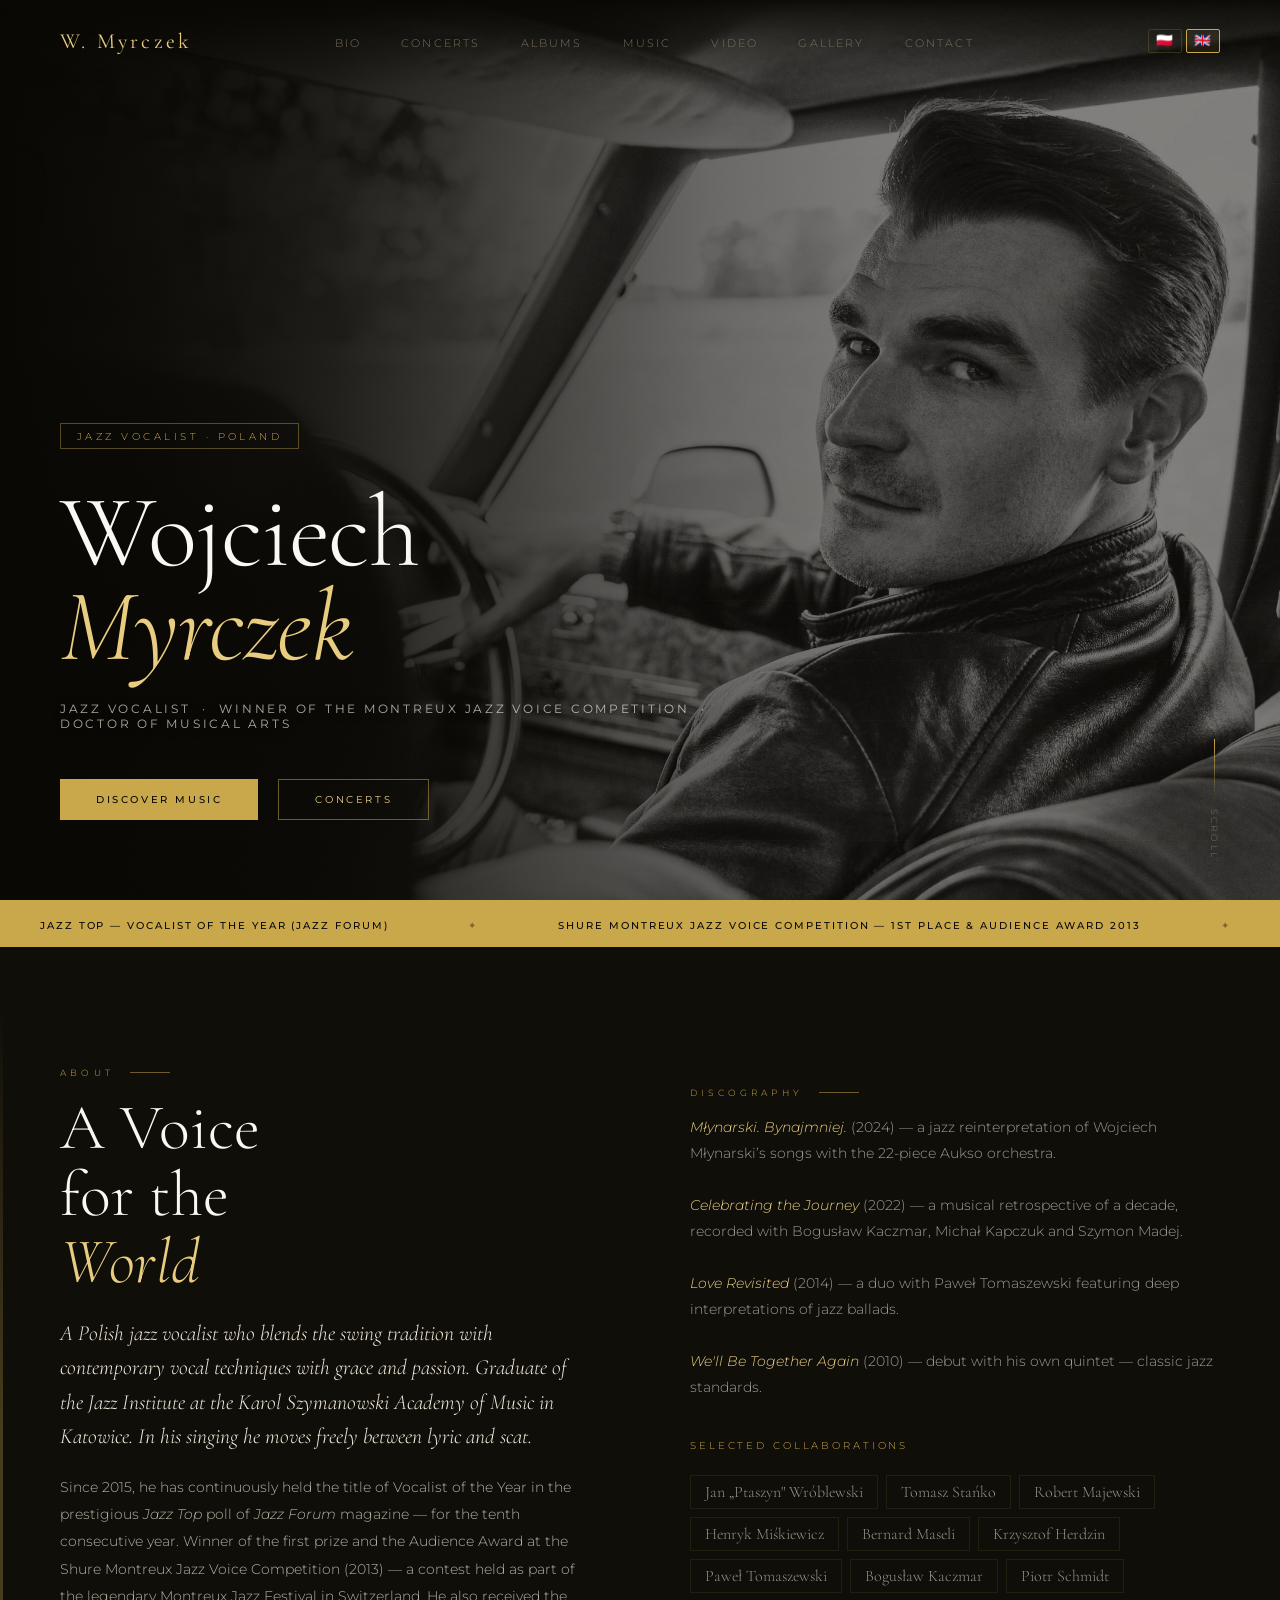
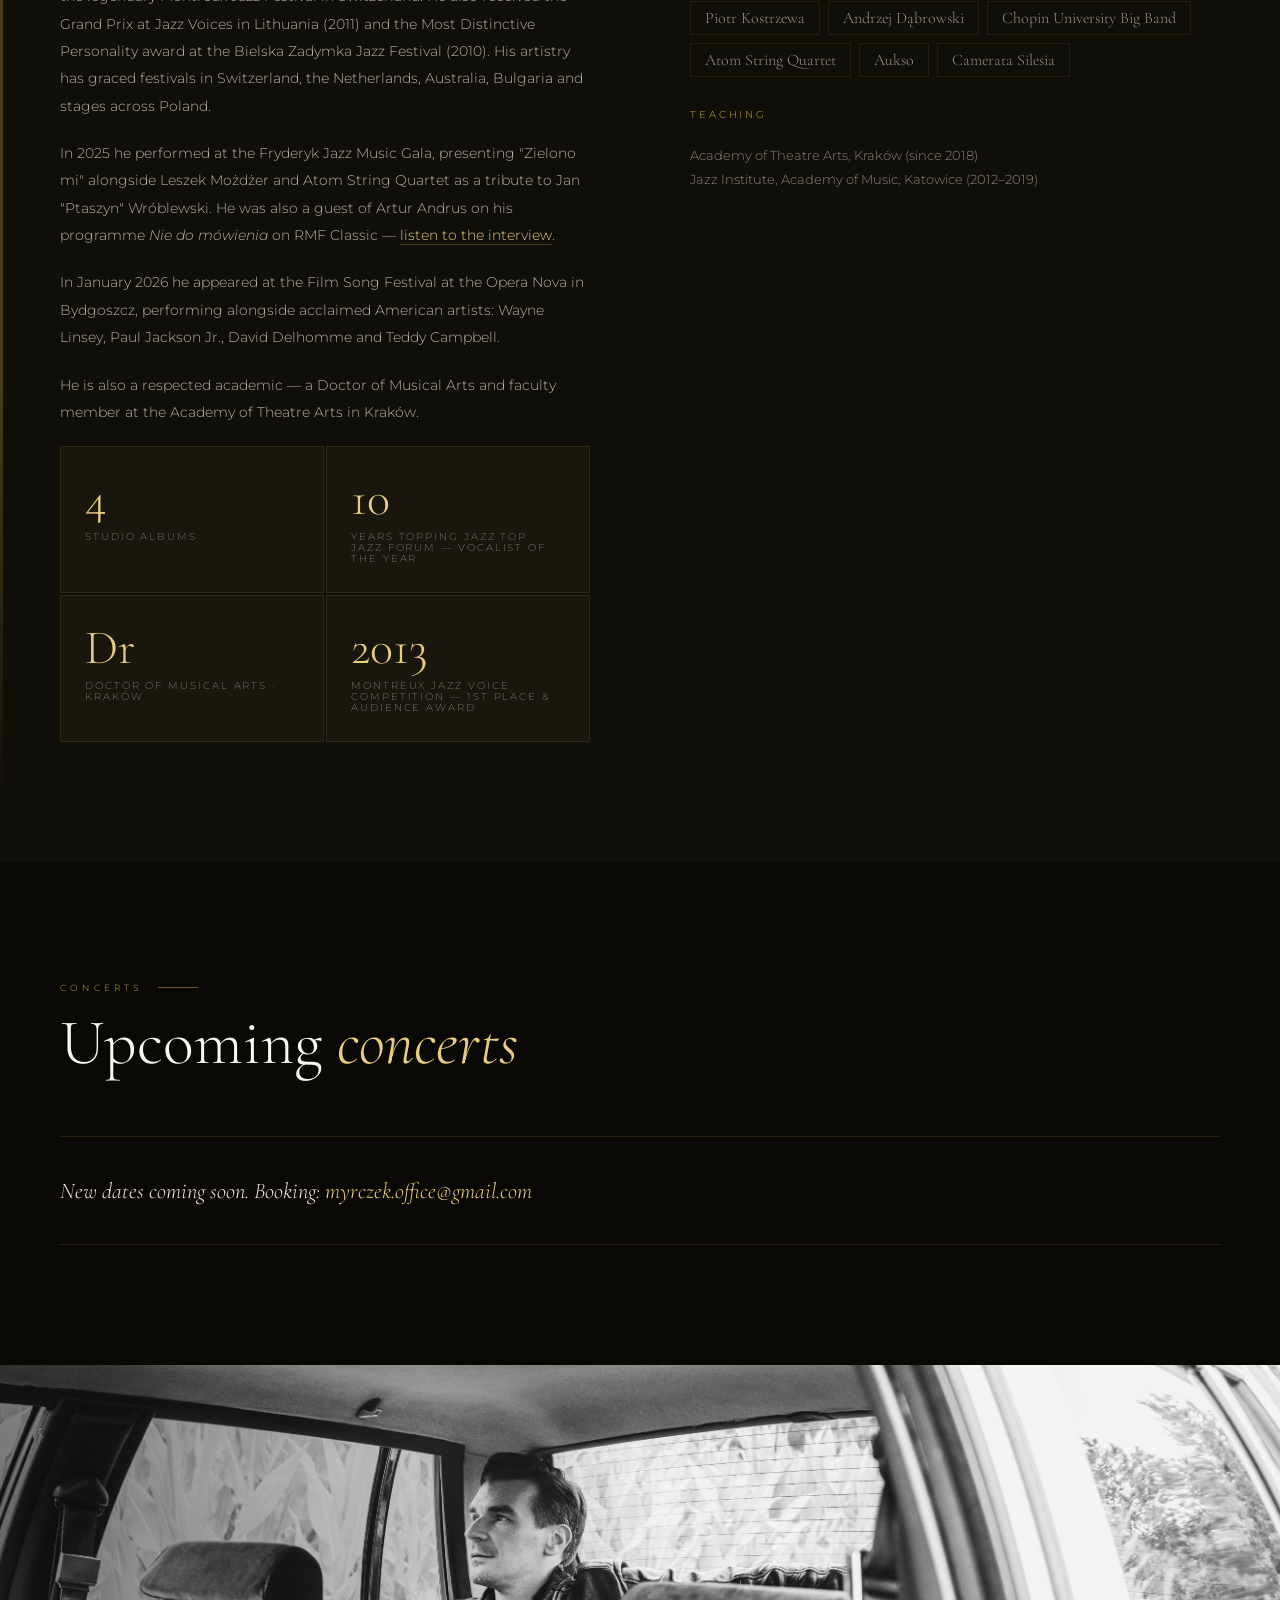
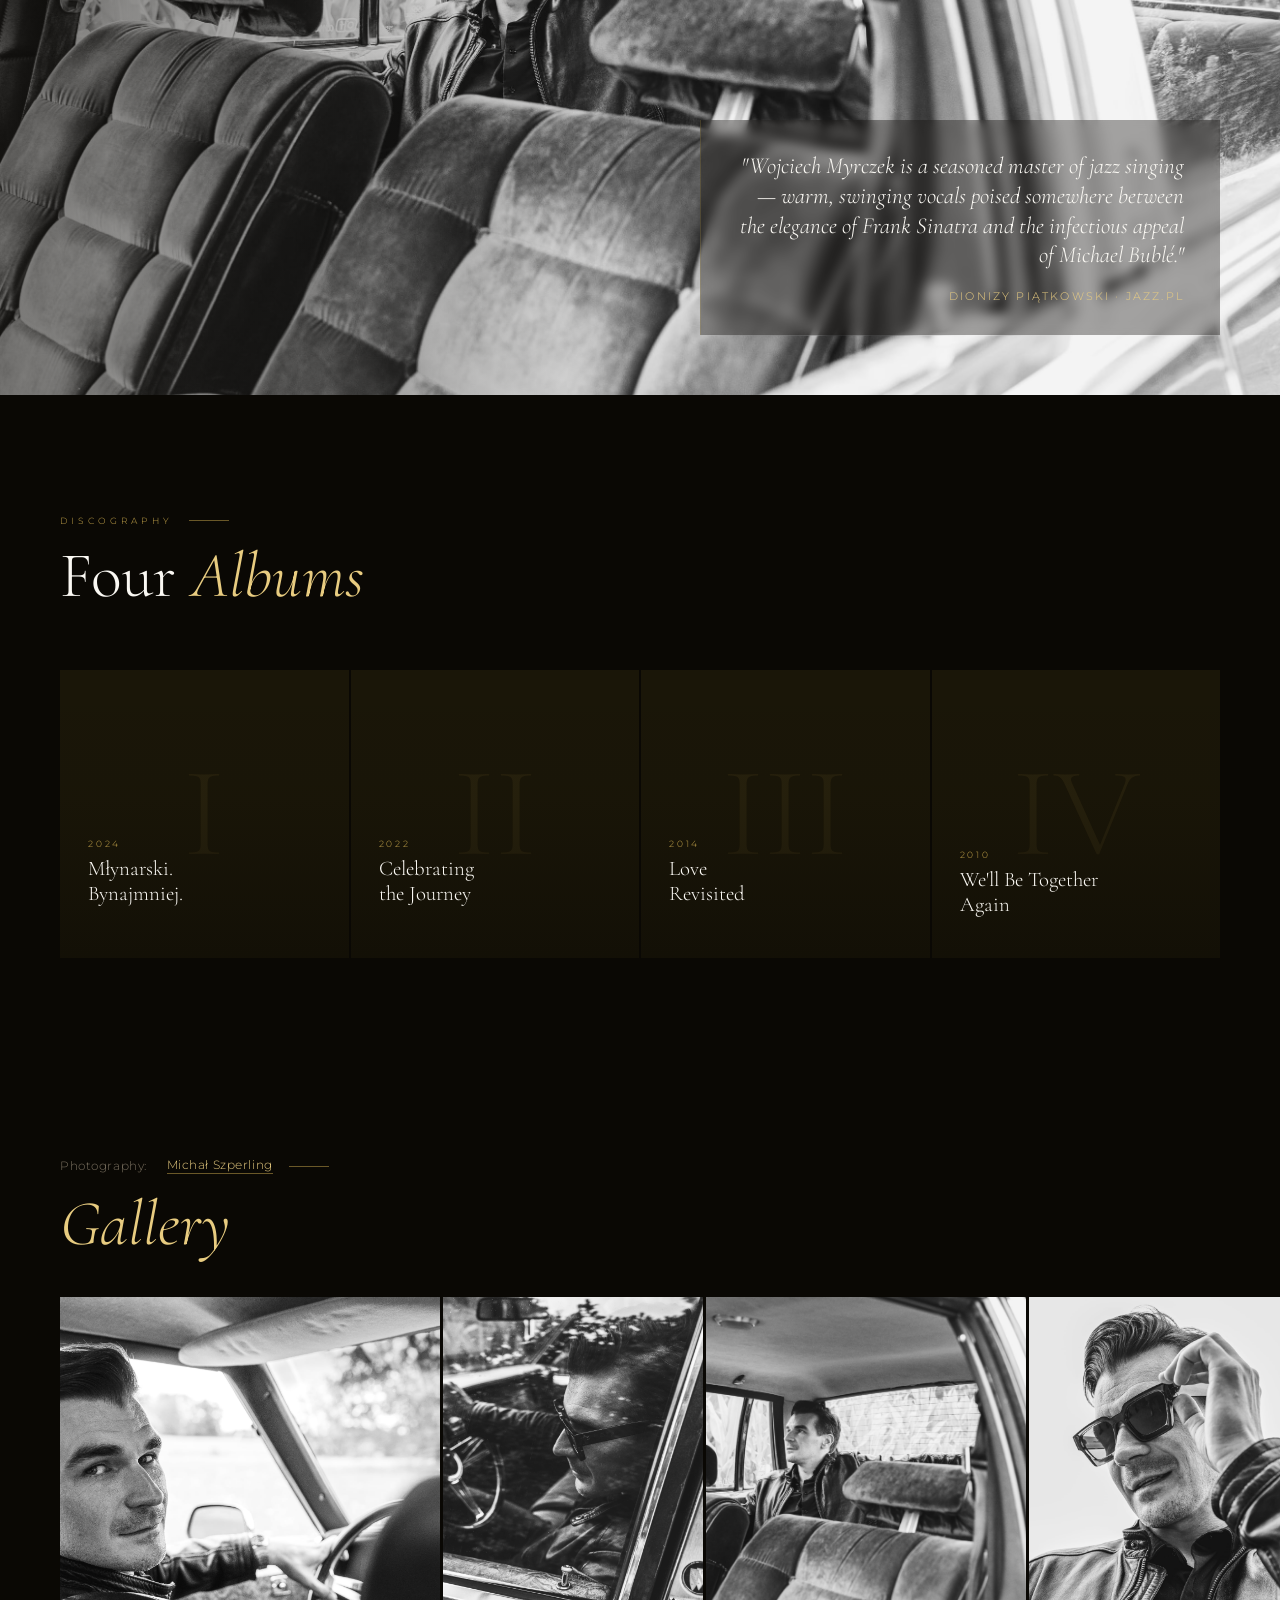
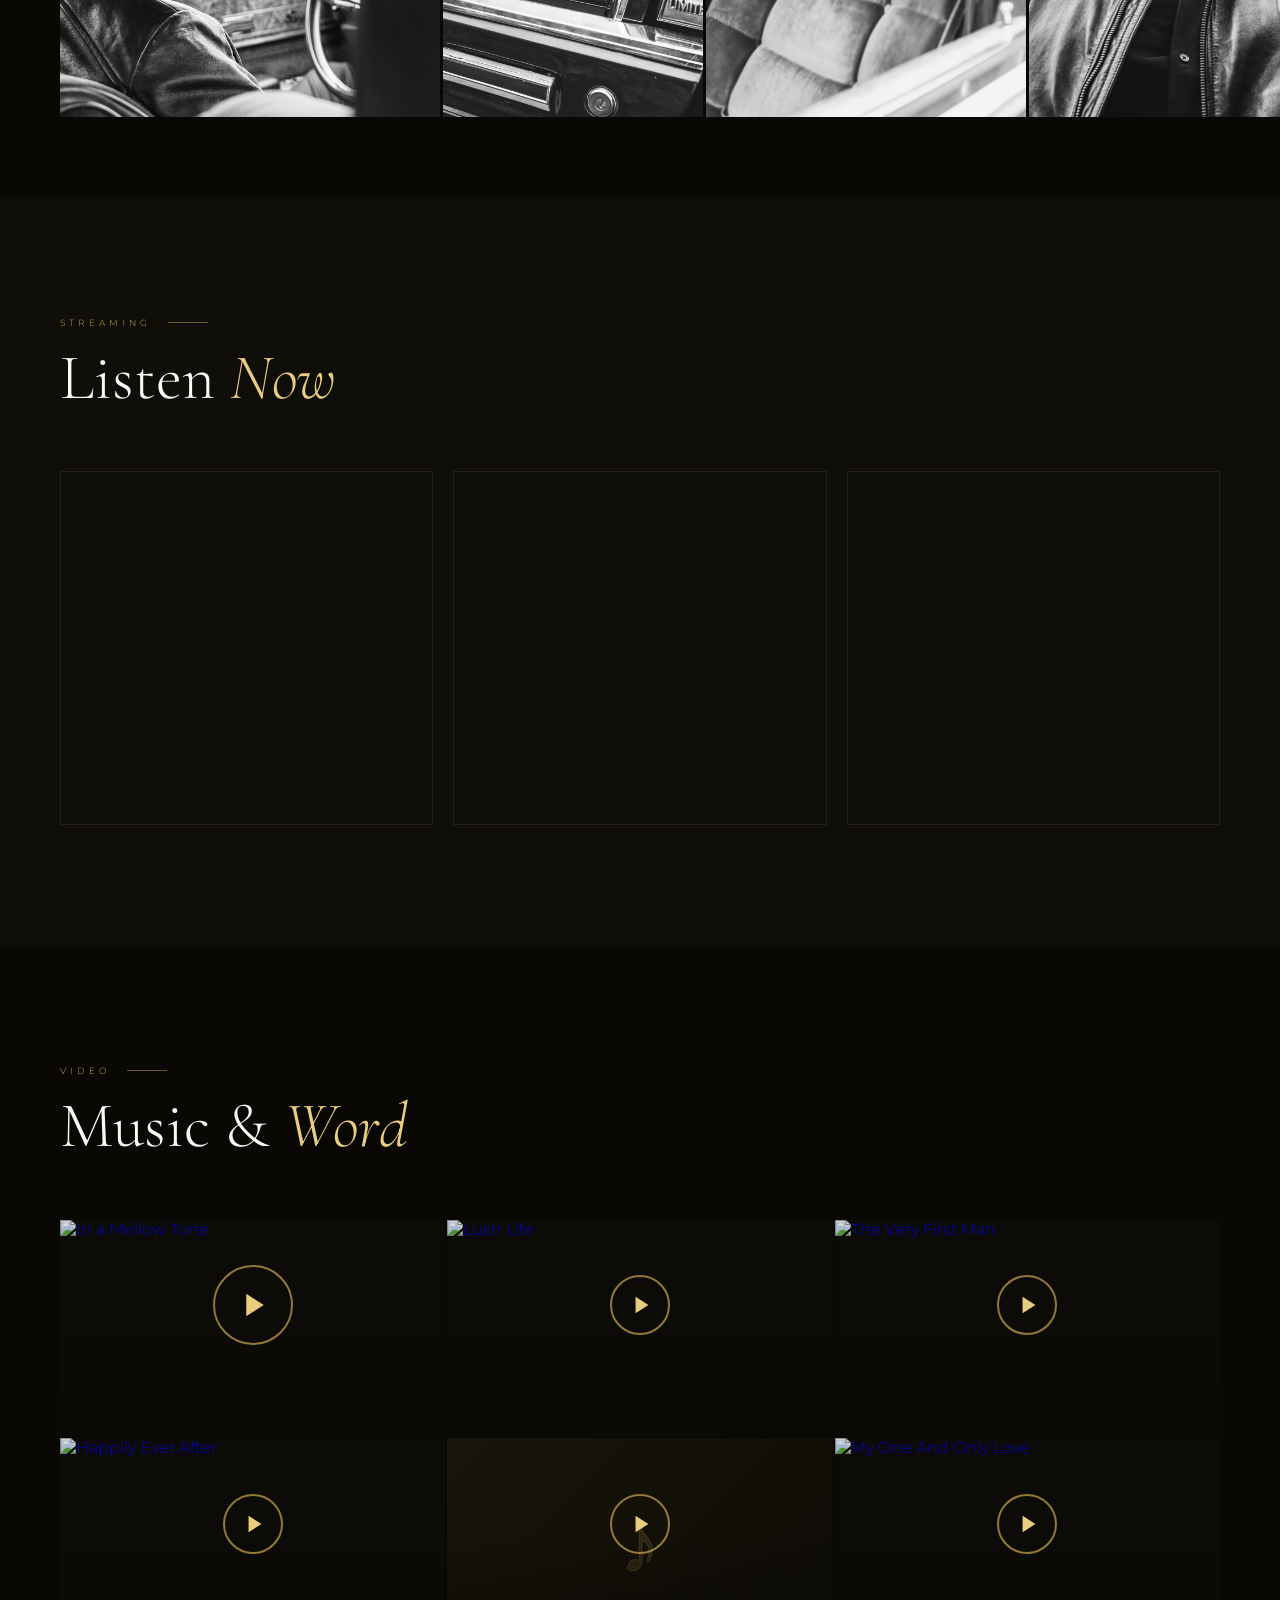
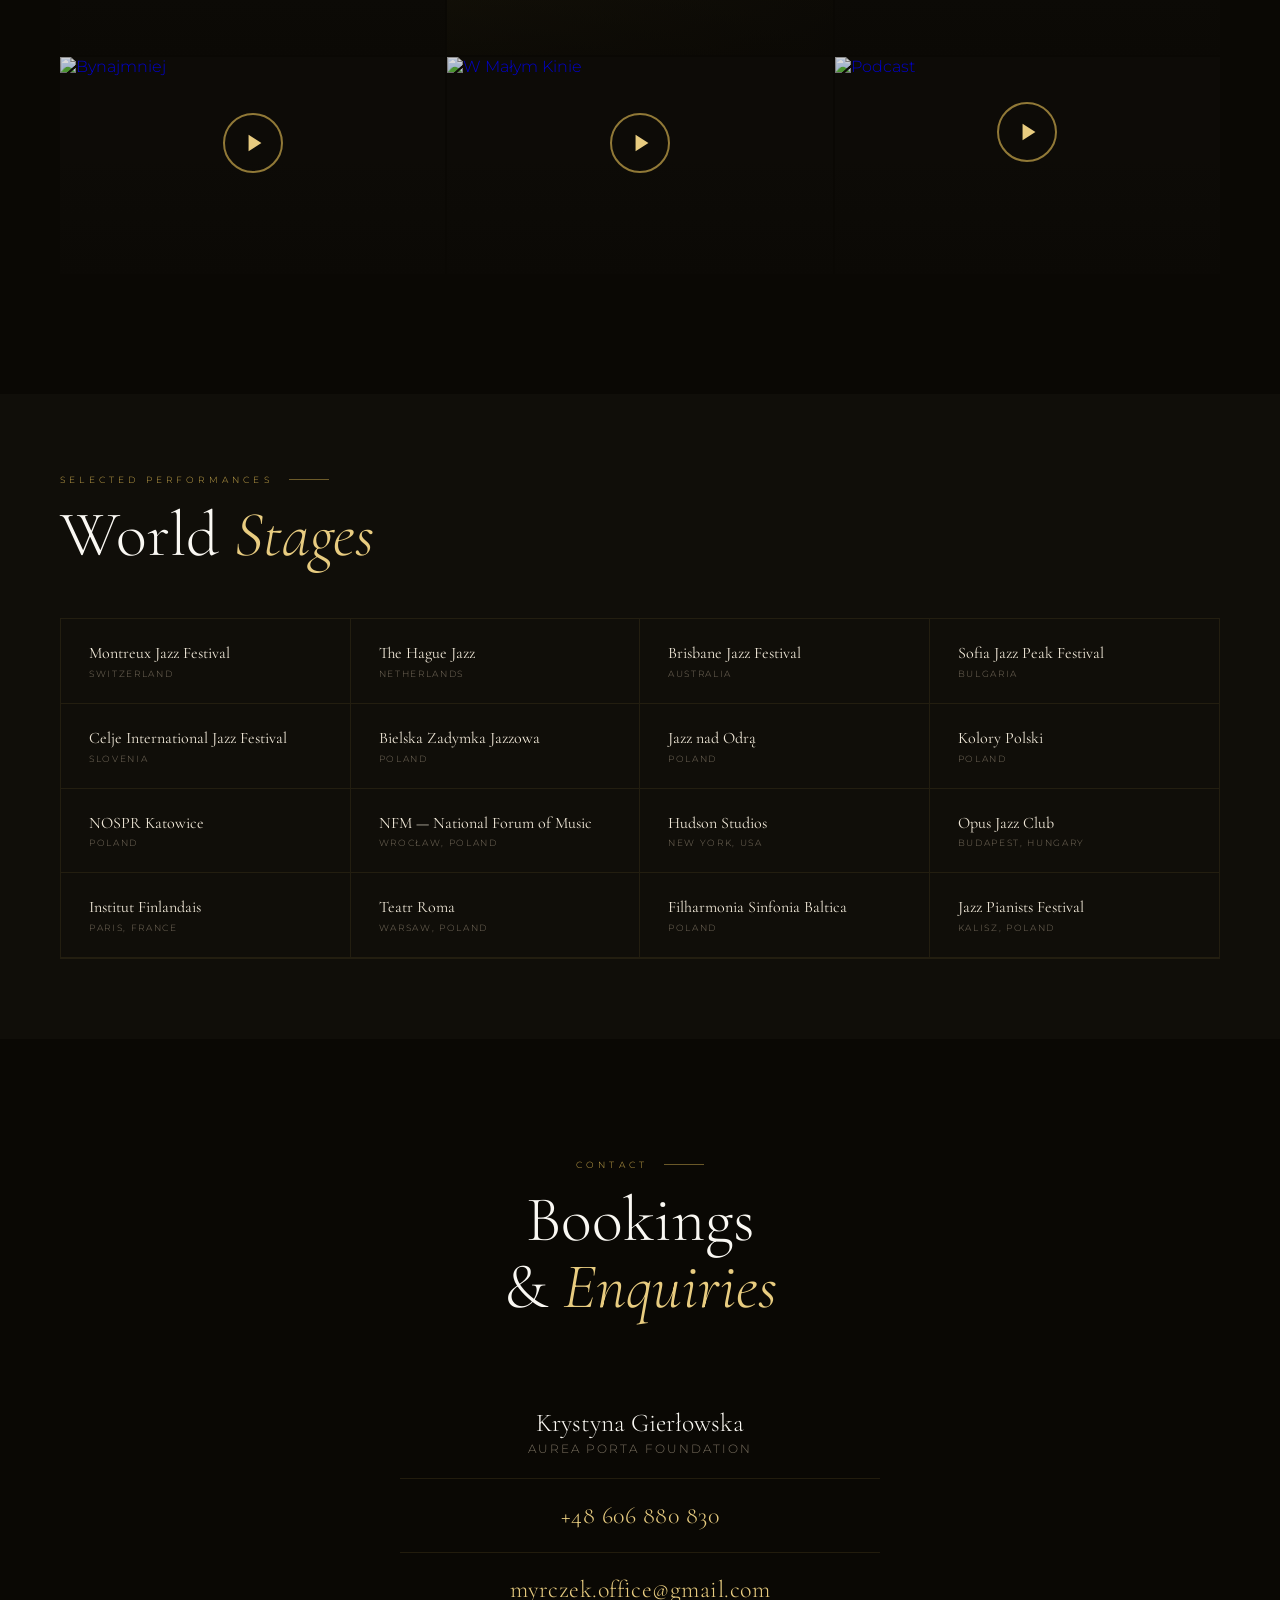
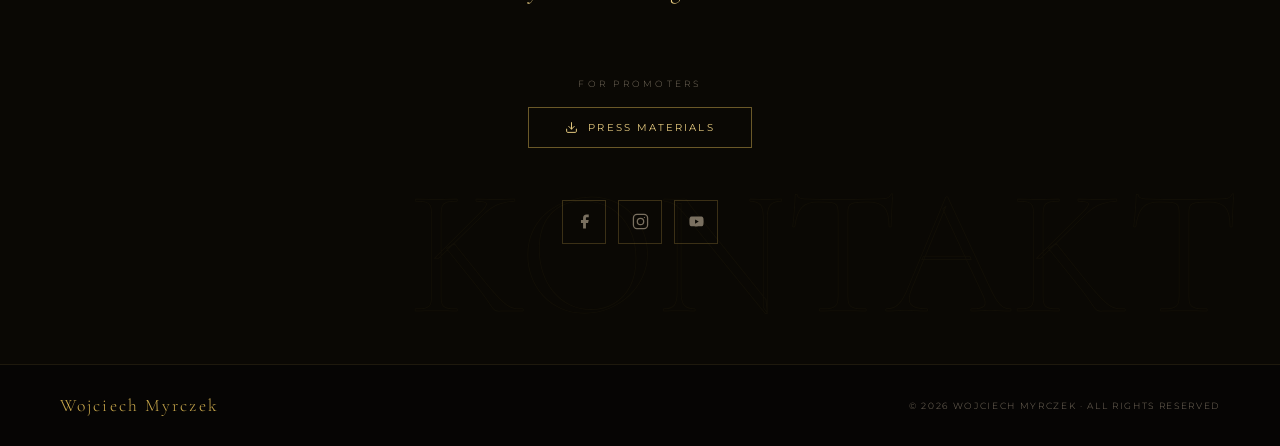
==== en/index.html @ 0b260fc8 "Nowa struktura: strona PL w /, EN w /en/, wspólne style.css i script.js, zdjęcia w /img/ Stare adres" ====
<!DOCTYPE html>
<html lang="en">
<head>
<meta charset="UTF-8">
<meta name="viewport" content="width=device-width, initial-scale=1.0">
<meta name="google-site-verification" content="nGr7V4wvsmoVSJk0_-5LWlnEwExOBao1q_NPxGS70pc" />
<title>Wojciech Myrczek — Jazz Vocalist</title>
<meta name="description" content="Wojciech Myrczek – Polish jazz vocalist. Winner of the Montreux Jazz Voice Competition. Jazz Forum Vocalist of the Year 2015–2024. Doctor of Musical Arts.">
<link rel="canonical" href="https://myrczek.com/en/">
<link rel="alternate" hreflang="pl" href="https://myrczek.com/">
<link rel="alternate" hreflang="en" href="https://myrczek.com/en/">
<link rel="alternate" hreflang="x-default" href="https://myrczek.com/">
<meta property="og:type" content="website">
<meta property="og:title" content="Wojciech Myrczek — Jazz Vocalist">
<meta property="og:description" content="Wojciech Myrczek – Polish jazz vocalist. Winner of the Montreux Jazz Voice Competition. Jazz Forum Vocalist of the Year 2015–2024. Doctor of Musical Arts.">
<meta property="og:url" content="https://myrczek.com/en/">
<meta property="og:image" content="https://myrczek.com/img/photo_01.jpg">
<meta property="og:locale" content="en_GB">
<meta name="theme-color" content="#0a0804">
<link rel="icon" type="image/svg+xml" href="../img/favicon.svg">
<link rel="preconnect" href="https://fonts.googleapis.com">
<link href="https://fonts.googleapis.com/css2?family=Cormorant+Garamond:ital,wght@0,300;0,400;0,600;1,300;1,400&family=Montserrat:wght@300;400;500;700&display=swap" rel="stylesheet">
<link rel="stylesheet" href="../style.css">
<style>
  /* Wersja EN: inny gradient zdjęcia na telefonie (jak w poprzedniej wersji strony) */
  @media (max-width: 600px) {
    .hero-photo-gradient {
      background: linear-gradient(to bottom,
        rgba(10,8,4,0.75) 0%, rgba(10,8,4,0.2) 20%, rgba(10,8,4,0.05) 45%,
        rgba(10,8,4,0.1) 60%, rgba(10,8,4,0.75) 80%, rgba(10,8,4,0.95) 100%);
    }
  }
</style>
</head>
<body>



<!-- NAV -->
<nav id="navbar">
  <a class="nav-logo" href="#">W. Myrczek</a>
  <ul class="nav-links">
    <li><a href="#bio">Bio</a></li>
    <li><a href="#concerts">Concerts</a></li>
    <li><a href="#discography">Albums</a></li>
    <li><a href="#music">Music</a></li>
    <li><a href="#video">Video</a></li>
    <li><a href="#gallery">Gallery</a></li>
    <li><a href="#contact">Contact</a></li>
  </ul>
  <div class="lang-switcher">
    <a href="../" class="lang-btn" hreflang="pl" aria-label="Polski"><span class="lang-flag">🇵🇱</span></a>
    <a href="./" class="lang-btn active" hreflang="en" aria-label="English"><span class="lang-flag">🇬🇧</span></a>
  </div>
  <button class="nav-hamburger" id="hamburger" aria-label="Menu">
    <span></span><span></span><span></span>
  </button>
</nav>

<!-- MOBILE MENU OVERLAY -->
<div class="nav-mobile-overlay" id="mobileMenu">
  <a href="#bio" class="mobile-link">Bio</a>
  <a href="#concerts" class="mobile-link">Concerts</a>
  <a href="#discography" class="mobile-link">Albums</a>
  <a href="#music" class="mobile-link">Music</a>
  <a href="#video" class="mobile-link">Video</a>
  <a href="#gallery" class="mobile-link">Gallery</a>
  <a href="#contact" class="mobile-link">Contact</a>
</div>

<!-- HERO -->
<section id="hero">
  <div class="hero-bg"></div>
  <div class="hero-photo-bg"></div>
  <div class="hero-photo-gradient"></div>
  <div class="hero-grain"></div>
  <div class="hero-lines"></div>

  <div class="hero-content">
    <div class="hero-tag">Jazz Vocalist · Poland</div>
    <h1 class="hero-name">Wojciech<br><em>Myrczek</em></h1>
    <p class="hero-desc">Jazz Vocalist &nbsp;·&nbsp; Winner of the Montreux Jazz Voice Competition &nbsp;·&nbsp; <span style="white-space:nowrap">Doctor of Musical Arts</span></p>
    <div class="hero-cta">
      <a href="#music" class="btn-primary">Discover Music</a>
      <a href="#concerts" class="btn-outline">Concerts</a>
    </div>
  </div>
  <div class="hero-scroll">
    <div class="scroll-line"></div>
    <span>Scroll</span>
  </div>
</section>

<!-- AWARDS TICKER -->
<div id="awards-bar">
  <div class="ticker-inner">
    <span class="ticker-item">Jazz Top — Vocalist of the Year (Jazz Forum)</span>
    <span class="ticker-item ticker-sep">✦</span>
    <span class="ticker-item">Shure Montreux Jazz Voice Competition — 1st Place &amp; Audience Award 2013</span>
    <span class="ticker-item ticker-sep">✦</span>
    <span class="ticker-item">Grand Prix Jazz Voices Lithuania 2011</span>
    <span class="ticker-item ticker-sep">✦</span>
    <span class="ticker-item">Most Distinctive Personality — Bielska Zadymka Jazz Festival 2010</span>
    <span class="ticker-item ticker-sep">✦</span>
    <span class="ticker-item">Grand Prix Jazz Melomani 2014</span>
    <span class="ticker-item ticker-sep">✦</span>
    <span class="ticker-item">Doctor of Musical Arts</span>
    <span class="ticker-item ticker-sep">✦</span>
    <!-- Duplicate for seamless loop -->
    <span class="ticker-item">Jazz Top — Vocalist of the Year (Jazz Forum)</span>
    <span class="ticker-item ticker-sep">✦</span>
    <span class="ticker-item">Shure Montreux Jazz Voice Competition — 1st Place &amp; Audience Award 2013</span>
    <span class="ticker-item ticker-sep">✦</span>
    <span class="ticker-item">Grand Prix Jazz Voices Lithuania 2011</span>
    <span class="ticker-item ticker-sep">✦</span>
    <span class="ticker-item">Most Distinctive Personality — Bielska Zadymka Jazz Festival 2010</span>
    <span class="ticker-item ticker-sep">✦</span>
    <span class="ticker-item">Grand Prix Jazz Melomani 2014</span>
    <span class="ticker-item ticker-sep">✦</span>
    <span class="ticker-item">Doctor of Musical Arts</span>
    <span class="ticker-item ticker-sep">✦</span>
  </div>
</div>

<!-- BIO -->
<section id="bio">
  <div class="bio-text reveal">
    <div class="section-label">About</div>
    <h2 class="section-title">A Voice<br>for the<br><em>World</em></h2>
    <p>A Polish jazz vocalist who blends the swing tradition with contemporary vocal techniques with grace and passion. Graduate of the Jazz Institute at the Karol Szymanowski Academy of Music in Katowice. In his singing he moves freely between lyric and scat.</p>
    <p>Since 2015, he has continuously held the title of Vocalist of the Year in the prestigious <em>Jazz Top</em> poll of <em>Jazz Forum</em> magazine — for the tenth consecutive year. Winner of the first prize and the Audience Award at the Shure Montreux Jazz Voice Competition (2013) — a contest held as part of the legendary Montreux Jazz Festival in Switzerland. He also received the Grand Prix at Jazz Voices in Lithuania (2011) and the Most Distinctive Personality award at the Bielska Zadymka Jazz Festival (2010). His artistry has graced festivals in Switzerland, the Netherlands, Australia, Bulgaria and stages across Poland.</p>
    <p>In 2025 he performed at the Fryderyk Jazz Music Gala, presenting "Zielono mi" alongside Leszek Możdżer and Atom String Quartet as a tribute to Jan "Ptaszyn" Wróblewski. He was also a guest of Artur Andrus on his programme <em>Nie do mówienia</em> on RMF Classic — <a href="https://www.rmfclassic.pl/program/NieDoMowienia-czyli-rozmowy-niezobowiazujace-Artura-Andrusa,697,s,54632.html" target="_blank" rel="noopener" style="color:var(--gold-light); text-decoration:none; border-bottom:1px solid rgba(201,168,76,0.3);">listen to the interview</a>.</p>
    <p>In January 2026 he appeared at the Film Song Festival at the Opera Nova in Bydgoszcz, performing alongside acclaimed American artists: Wayne Linsey, Paul Jackson Jr., David Delhomme and Teddy Campbell.</p>
    <p>He is also a respected academic — a Doctor of Musical Arts and faculty member at the Academy of Theatre Arts in Kraków.</p>
    <div class="bio-stats">
      <div class="stat-card">
        <div class="stat-num">4</div>
        <div class="stat-label">studio albums</div>
      </div>
      <div class="stat-card">
        <div class="stat-num">10</div>
        <div class="stat-label">years topping Jazz Top · Jazz Forum — Vocalist of the Year</div>
      </div>
      <div class="stat-card">
        <div class="stat-num">Dr</div>
        <div class="stat-label">Doctor of Musical Arts · Kraków</div>
      </div>
      <div class="stat-card">
        <div class="stat-num">2013</div>
        <div class="stat-label">Montreux Jazz Voice Competition — 1st Place &amp; Audience Award</div>
      </div>
    </div>
  </div>
  <div class="bio-right reveal reveal-delay-1">
    <div class="section-label">Discography</div>
    <p style="font-size:0.88rem; line-height:1.85; color:rgba(240,232,216,0.65); margin-top:8px;">
      <em style="color:var(--gold-light);">Młynarski. Bynajmniej.</em> (2024) — a jazz reinterpretation of Wojciech Młynarski’s songs with the 22-piece Aukso orchestra.<br><br>
      <em style="color:var(--gold-light);">Celebrating the Journey</em> (2022) — a musical retrospective of a decade, recorded with Bogusław Kaczmar, Michał Kapczuk and Szymon Madej.<br><br>
      <em style="color:var(--gold-light);">Love Revisited</em> (2014) — a duo with Paweł Tomaszewski featuring deep interpretations of jazz ballads.<br><br>
      <em style="color:var(--gold-light);">We'll Be Together Again</em> (2010) — debut with his own quintet — classic jazz standards.
    </p>
    <div class="collabs-title">Selected Collaborations</div>
    <ul class="collab-list">
      <li>Jan „Ptaszyn" Wróblewski</li>
      <li>Tomasz Stańko</li>
      <li>Robert Majewski</li>
      <li>Henryk Miśkiewicz</li>
      <li>Bernard Maseli</li>
      <li>Krzysztof Herdzin</li>
      <li>Paweł Tomaszewski</li>
      <li>Bogusław Kaczmar</li>
      <li>Piotr Schmidt</li>
      <li>Piotr Kostrzewa</li>
      <li>Andrzej Dąbrowski</li>
      <li>Chopin University Big Band</li>
      <li>Atom String Quartet</li>
      <li>Aukso</li>
      <li>Camerata Silesia</li>
    </ul>
    <div class="collabs-title" style="margin-top:32px;">Teaching</div>
    <p style="font-size:0.82rem; line-height:1.8; color:rgba(240,232,216,0.55);">
      Academy of Theatre Arts, Kraków (since 2018)<br>
      Jazz Institute, Academy of Music, Katowice (2012–2019)
    </p>
  </div>
</section>

<!-- KONCERTY (widget: kalendarz Google „KONCERTY PUBLICZNE”) -->
<section id="concerts">
  <div class="section-label reveal">Concerts</div>
  <h2 class="section-title reveal reveal-delay-1">Upcoming <em>concerts</em></h2>
  <div id="gigs"><p class="gig-loading">Loading…</p></div>
</section>

<!-- PHOTO SEPARATOR -->
<div class="photo-separator">
  <img src="../img/photo_05.jpg" alt="Wojciech Myrczek" style="object-position: 25% center;">
  <div class="photo-separator-overlay" style="background: linear-gradient(to left, rgba(10,8,4,0.0) 0%, rgba(10,8,4,0.0) 50%, rgba(10,8,4,0.25) 75%, rgba(10,8,4,0.5) 100%);"></div>
  <div class="photo-separator-text" style="left:auto; right:60px; text-align:right; max-width:520px; background: rgba(10,8,4,0.35); backdrop-filter: blur(6px); -webkit-backdrop-filter: blur(6px); padding: 32px 36px; border-left: 1px solid rgba(201,168,76,0.2);">
    <blockquote style="font-size:clamp(1rem,1.8vw,1.5rem); color: var(--white);">"Wojciech Myrczek is a seasoned master of jazz singing — warm, swinging vocals poised somewhere between the elegance of Frank Sinatra and the infectious appeal of Michael Bublé."</blockquote>
    <cite style="color: var(--gold-light); font-size: 0.68rem; letter-spacing: 0.2em; text-transform: uppercase;">Dionizy Piątkowski · jazz.pl</cite>
  </div>
</div>

<!-- DISCOGRAPHY -->
<section id="discography">
  <div class="section-label reveal">Discography</div>
  <h2 class="section-title reveal reveal-delay-1">Four <em>Albums</em></h2>
  <div class="albums-grid">
    <a class="album-card reveal" href="https://open.spotify.com/album/1Q1IlOzLosQtui8Yl2ic03" target="_blank" rel="noopener" style="text-decoration:none; display:block;">
      <div class="album-cover">
        <div class="album-art"><div class="album-num">I</div></div>
        <img class="album-cover-img" src="https://www.sjrecords.eu/sites/default/files/styles/okladka_500x500/public/myrczek_schmidt_quintet_-_mlynarski._bynajmniej._front_cover.jpg" alt="Młynarski. Bynajmniej." onerror="this.style.display='none'">
        <div class="album-overlay">
          <div class="album-year">2024</div>
          <div class="album-title">Młynarski.<br>Bynajmniej.</div>
          <span class="album-listen">Listen on Spotify</span>
        </div>
      </div>
    </a>
    <a class="album-card reveal reveal-delay-1" href="https://open.spotify.com/album/4rGHpMm7eetsK0WCP9mJiZ" target="_blank" rel="noopener" style="text-decoration:none; display:block;">
      <div class="album-cover">
        <div class="album-art"><div class="album-num">II</div></div>
        <img class="album-cover-img" src="https://f4.bcbits.com/img/a4021033098_5.jpg" alt="Celebrating the Journey" onerror="this.style.display='none'">
        <div class="album-overlay">
          <div class="album-year">2022</div>
          <div class="album-title">Celebrating<br>the Journey</div>
          <span class="album-listen">Listen on Spotify</span>
        </div>
      </div>
    </a>
    <a class="album-card reveal reveal-delay-2" href="https://open.spotify.com/album/3JOu6o6KefVFTuERdx7lAf" target="_blank" rel="noopener" style="text-decoration:none; display:block;">
      <div class="album-cover">
        <div class="album-art"><div class="album-num">III</div></div>
        <img class="album-cover-img" src="https://store.for-tune.pl/image/cache/data/cover/fortune/cover_0038-1429x1419.jpg" alt="Love Revisited" onerror="this.style.display='none'">
        <div class="album-overlay">
          <div class="album-year">2014</div>
          <div class="album-title">Love<br>Revisited</div>
          <span class="album-listen">Listen on Spotify</span>
        </div>
      </div>
    </a>
    <div class="album-card reveal reveal-delay-3">
      <div class="album-cover">
        <div class="album-art"><div class="album-num">IV</div></div>
        <img class="album-cover-img" src="https://blogger.googleusercontent.com/img/b/R29vZ2xl/AVvXsEiEqf7oca_ymB0zHklhKJNktgzSg77VsrhsnMgL5tDizqLbcVQksVaVtNHQHRF24U7Pbur1w3mAYlkEKkjLZ5u27ENGSll60QS5aahbukvQpcQLaGn5gKcSpuLHk_ikxD1aIfw99yXW5rVB/w1200-h630-p-k-no-nu/myrczek1.jpg" alt="We'll Be Together Again" onerror="this.style.display='none'">
        <div class="album-overlay">
          <div class="album-year">2010</div>
          <div class="album-title">We'll Be Together<br>Again</div>
        </div>
      </div>
    </div>
  </div>
</section>

<!-- GALLERY -->
<section id="gallery">
  <div class="gallery-header">
    <div class="section-label reveal" style="text-transform:none; letter-spacing:0.05em; font-size:0.72rem; color:var(--muted);">
      Photography:&nbsp;<a href="https://www.instagram.com/michalszperling/" target="_blank" rel="noopener" style="color:var(--gold-light); text-decoration:none; border-bottom:1px solid rgba(201,168,76,0.5); padding-bottom:1px; transition:color .3s; font-family:'Montserrat',sans-serif; letter-spacing:0.05em;">Michał Szperling</a>
    </div>
    <h2 class="section-title reveal reveal-delay-1"><em>Gallery</em></h2>
  </div>
  <div class="gallery-strip" id="galleryStrip">
    <div class="gallery-item">
      <img src="../img/photo_04.jpg" alt="Wojciech Myrczek">
      <div class="gallery-item-overlay"></div>
    </div>
    <div class="gallery-item">
      <img src="../img/photo_03.jpg" alt="Wojciech Myrczek">
      <div class="gallery-item-overlay"></div>
    </div>
    <div class="gallery-item">
      <img src="../img/photo_05.jpg" alt="Wojciech Myrczek">
      <div class="gallery-item-overlay"></div>
    </div>
    <div class="gallery-item">
      <img src="../img/photo_01.jpg" alt="Wojciech Myrczek">
      <div class="gallery-item-overlay"></div>
    </div>
    <div class="gallery-item">
      <img src="../img/photo_07.jpg" alt="Wojciech Myrczek">
      <div class="gallery-item-overlay"></div>
    </div>
    <div class="gallery-item">
      <img src="../img/photo_02.jpg" alt="Wojciech Myrczek">
      <div class="gallery-item-overlay"></div>
    </div>
  </div>
</section>

<!-- MUSIC / SPOTIFY -->
<section id="music">
  <div class="section-label reveal">Streaming</div>
  <h2 class="section-title reveal reveal-delay-1">Listen <em>Now</em></h2>
  <div class="music-inner">
    <div class="spotify-wrap reveal">
      <iframe style="border-radius:0px" src="https://open.spotify.com/embed/playlist/4JOK1lb1Wq0ZcAk6sL2f3X?utm_source=generator&theme=0" width="100%" height="352" frameBorder="0" allowfullscreen="" allow="autoplay; clipboard-write; encrypted-media; fullscreen; picture-in-picture" loading="lazy"></iframe>
    </div>
    <div class="spotify-wrap reveal reveal-delay-1">
      <iframe style="border-radius:0px" src="https://open.spotify.com/embed/album/1Q1IlOzLosQtui8Yl2ic03?utm_source=generator&theme=0" width="100%" height="352" frameBorder="0" allowfullscreen="" allow="autoplay; clipboard-write; encrypted-media; fullscreen; picture-in-picture" loading="lazy"></iframe>
    </div>
    <div class="spotify-wrap reveal reveal-delay-2">
      <iframe style="border-radius:0px" src="https://open.spotify.com/embed/album/4rGHpMm7eetsK0WCP9mJiZ?utm_source=generator&theme=0" width="100%" height="352" frameBorder="0" allowfullscreen="" allow="autoplay; clipboard-write; encrypted-media; fullscreen; picture-in-picture" loading="lazy"></iframe>
    </div>
  </div>
</section>

<!-- VIDEO -->
<section id="video">
  <div class="section-label reveal">Video</div>
  <h2 class="section-title reveal reveal-delay-1">Music & <em>Word</em></h2>
  <div class="video-grid">

    <a class="video-card reveal" href="https://youtu.be/aAZbRwnMEhY" target="_blank" rel="noopener">
      <img class="video-thumb" src="https://img.youtube.com/vi/aAZbRwnMEhY/maxresdefault.jpg" alt="In a Mellow Tone">
      <div class="video-card-overlay">
        <div class="video-play-btn"><svg viewBox="0 0 24 24"><polygon points="5,3 19,12 5,21"/></svg></div>
        <span class="video-title">In a Mellow Tone</span>
        <span class="video-yt-label">YouTube</span>
      </div>
    </a>

    <a class="video-card reveal" href="https://youtu.be/iKE17xJpGcc" target="_blank" rel="noopener">
      <img class="video-thumb" src="https://img.youtube.com/vi/iKE17xJpGcc/maxresdefault.jpg" alt="Lush Life">
      <div class="video-card-overlay">
        <div class="video-play-btn"><svg viewBox="0 0 24 24"><polygon points="5,3 19,12 5,21"/></svg></div>
        <span class="video-title">Lush Life (feat. Bogusław Kaczmar)</span>
        <span class="video-yt-label">YouTube</span>
      </div>
    </a>

    <a class="video-card reveal" href="https://youtu.be/QsvL_Qu_u9g" target="_blank" rel="noopener">
      <img class="video-thumb" src="https://img.youtube.com/vi/QsvL_Qu_u9g/maxresdefault.jpg" alt="The Very First Man">
      <div class="video-card-overlay">
        <div class="video-play-btn"><svg viewBox="0 0 24 24"><polygon points="5,3 19,12 5,21"/></svg></div>
        <span class="video-title">The Very First Man — Live Looping Session</span>
        <span class="video-yt-label">YouTube</span>
      </div>
    </a>

    <a class="video-card reveal" href="https://youtu.be/6_2GD4rb-QE" target="_blank" rel="noopener">
      <img class="video-thumb" src="https://img.youtube.com/vi/6_2GD4rb-QE/maxresdefault.jpg" alt="Happily Ever After">
      <div class="video-card-overlay">
        <div class="video-play-btn"><svg viewBox="0 0 24 24"><polygon points="5,3 19,12 5,21"/></svg></div>
        <span class="video-title">Happily Ever After</span>
        <span class="video-yt-label">YouTube</span>
      </div>
    </a>

    <a class="video-card reveal" href="https://youtu.be/OoZcPMq35FQ" target="_blank" rel="noopener">
      <img class="video-thumb" src="https://img.youtube.com/vi/OoZcPMq35FQ/maxresdefault.jpg" alt="Body and Soul"
           onerror="this.style.display='none'; this.nextElementSibling.style.display='flex'">
      <div class="video-fallback" style="display:none"><span class="video-fallback-letter">♪</span></div>
      <div class="video-card-overlay">
        <div class="video-play-btn"><svg viewBox="0 0 24 24"><polygon points="5,3 19,12 5,21"/></svg></div>
        <span class="video-title">Body and Soul</span>
        <span class="video-yt-label">YouTube</span>
      </div>
    </a>

    <a class="video-card reveal" href="https://youtu.be/c_L1hY0FK9I" target="_blank" rel="noopener">
      <img class="video-thumb" src="https://img.youtube.com/vi/c_L1hY0FK9I/maxresdefault.jpg" alt="My One And Only Love">
      <div class="video-card-overlay">
        <div class="video-play-btn"><svg viewBox="0 0 24 24"><polygon points="5,3 19,12 5,21"/></svg></div>
        <span class="video-title">My One And Only Love</span>
        <span class="video-yt-label">YouTube</span>
      </div>
    </a>

    <a class="video-card reveal" href="https://youtu.be/J0whf32wTCo" target="_blank" rel="noopener">
      <img class="video-thumb" src="https://img.youtube.com/vi/J0whf32wTCo/maxresdefault.jpg" alt="Bynajmniej">
      <div class="video-card-overlay">
        <div class="video-play-btn"><svg viewBox="0 0 24 24"><polygon points="5,3 19,12 5,21"/></svg></div>
        <span class="video-title">Bynajmniej</span>
        <span class="video-yt-label">YouTube</span>
      </div>
    </a>

    <a class="video-card reveal" href="https://www.youtube.com/watch?v=xmYHFIMl6Ps" target="_blank" rel="noopener">
      <img class="video-thumb" src="https://img.youtube.com/vi/xmYHFIMl6Ps/maxresdefault.jpg" alt="W Małym Kinie">
      <div class="video-card-overlay">
        <div class="video-play-btn"><svg viewBox="0 0 24 24"><polygon points="5,3 19,12 5,21"/></svg></div>
        <span class="video-title">W Małym Kinie</span>
        <span class="video-yt-label">YouTube</span>
      </div>
    </a>

    <a class="video-card reveal" href="https://www.youtube.com/watch?v=4yQ4thh2Thw" target="_blank" rel="noopener">
      <img class="video-thumb" src="https://img.youtube.com/vi/4yQ4thh2Thw/maxresdefault.jpg" alt="Podcast">
      <div class="video-card-overlay">
        <div class="video-play-btn"><svg viewBox="0 0 24 24"><polygon points="5,3 19,12 5,21"/></svg></div>
        <span class="video-title">From a chance lesson to Poland’s finest jazz vocalist</span>
        <span class="video-yt-label">Podcast · YouTube</span>
      </div>
    </a>

  </div>
</section>

<!-- FESTIVALS -->
<section id="festivals">
  <div class="section-label reveal">Selected Performances</div>
  <h2 class="section-title reveal reveal-delay-1">World <em>Stages</em></h2>
  <div class="festivals-inner reveal reveal-delay-2">
    <div class="festival-item">
      <div class="festival-name">Montreux Jazz Festival</div>
      <div class="festival-location">Switzerland</div>
    </div>
    <div class="festival-item">
      <div class="festival-name">The Hague Jazz</div>
      <div class="festival-location">Netherlands</div>
    </div>
    <div class="festival-item">
      <div class="festival-name">Brisbane Jazz Festival</div>
      <div class="festival-location">Australia</div>
    </div>
    <div class="festival-item">
      <div class="festival-name">Sofia Jazz Peak Festival</div>
      <div class="festival-location">Bulgaria</div>
    </div>
    <div class="festival-item">
      <div class="festival-name">Celje International Jazz Festival</div>
      <div class="festival-location">Slovenia</div>
    </div>
    <div class="festival-item">
      <div class="festival-name">Bielska Zadymka Jazzowa</div>
      <div class="festival-location">Poland</div>
    </div>
    <div class="festival-item">
      <div class="festival-name">Jazz nad Odrą</div>
      <div class="festival-location">Poland</div>
    </div>
    <div class="festival-item">
      <div class="festival-name">Kolory Polski</div>
      <div class="festival-location">Poland</div>
    </div>
    <div class="festival-item">
      <div class="festival-name">NOSPR Katowice</div>
      <div class="festival-location">Poland</div>
    </div>
    <div class="festival-item">
      <div class="festival-name">NFM — National Forum of Music</div>
      <div class="festival-location">Wrocław, Poland</div>
    </div>
    <div class="festival-item">
      <div class="festival-name">Hudson Studios</div>
      <div class="festival-location">New York, USA</div>
    </div>
    <div class="festival-item">
      <div class="festival-name">Opus Jazz Club</div>
      <div class="festival-location">Budapest, Hungary</div>
    </div>
    <div class="festival-item">
      <div class="festival-name">Institut Finlandais</div>
      <div class="festival-location">Paris, France</div>
    </div>
    <div class="festival-item">
      <div class="festival-name">Teatr Roma</div>
      <div class="festival-location">Warsaw, Poland</div>
    </div>
    <div class="festival-item">
      <div class="festival-name">Filharmonia Sinfonia Baltica</div>
      <div class="festival-location">Poland</div>
    </div>
    <div class="festival-item">
      <div class="festival-name">Jazz Pianists Festival</div>
      <div class="festival-location">Kalisz, Poland</div>
    </div>
  </div>
</section>

<!-- CONTACT -->
<section id="contact">
  <div class="section-label" style="justify-content:center;">Contact</div>
  <h2 class="section-title" style="text-align:center; margin-bottom:64px;">Bookings<br>& <em>Enquiries</em></h2>

  <div class="contact-minimal reveal">
    <div class="contact-simple">
      <p class="contact-name">Krystyna Gierłowska</p>
      <p class="contact-org">Aurea Porta Foundation</p>
    </div>
    <div class="contact-divider"></div>
    <div class="contact-simple">
      <a href="tel:+48606880830" class="contact-item-link">+48 606 880 830</a>
    </div>
    <div class="contact-divider"></div>
    <div class="contact-simple">
      <a href="mailto:myrczek.office@gmail.com" class="contact-item-link">myrczek.office@gmail.com</a>
    </div>
  </div>

  <div class="press-kit-row reveal" style="position:relative; z-index:1; text-align:center; margin-bottom:52px;">
    <p style="font-size:0.58rem; letter-spacing:0.35em; text-transform:uppercase; color:var(--muted); margin-bottom:18px;">For Promoters</p>
    <a href="https://drive.google.com/drive/folders/1zJhDMqpW6BSVBO6IKwX1rshKvJ6ZotFd" target="_blank" rel="noopener" class="btn-outline" style="display:inline-flex; align-items:center; gap:10px; letter-spacing:0.2em;">
      <svg width="13" height="13" viewBox="0 0 24 24" fill="none" stroke="currentColor" stroke-width="1.8" stroke-linecap="round" stroke-linejoin="round"><path d="M21 15v4a2 2 0 0 1-2 2H5a2 2 0 0 1-2-2v-4"/><polyline points="7 10 12 15 17 10"/><line x1="12" y1="15" x2="12" y2="3"/></svg>
      Press Materials
    </a>
  </div>

  <div class="contact-social-row reveal reveal-delay-1">
    <a href="https://www.facebook.com/myrcz/" target="_blank" rel="noopener" class="social-link" title="Facebook">
      <svg viewBox="0 0 24 24" width="17" height="17" fill="currentColor"><path d="M18 2h-3a5 5 0 0 0-5 5v3H7v4h3v8h4v-8h3l1-4h-4V7a1 1 0 0 1 1-1h3z"/></svg>
    </a>
    <a href="https://www.instagram.com/myrcz_music/" target="_blank" rel="noopener" class="social-link" title="Instagram">
      <svg viewBox="0 0 24 24" width="17" height="17" fill="none" stroke="currentColor" stroke-width="1.8" stroke-linecap="round" stroke-linejoin="round">
        <rect x="2" y="2" width="20" height="20" rx="5"/>
        <circle cx="12" cy="12" r="4.5"/>
        <rect x="16.8" y="5.8" width="1.4" height="1.4" rx="0.3" fill="currentColor" stroke="none"/>
      </svg>
    </a>
    <a href="https://www.youtube.com/channel/UCPqUk4sIizwD2QzNYMDUQ6w" target="_blank" rel="noopener" class="social-link" title="YouTube">
      <svg viewBox="0 0 24 24" width="17" height="17" fill="currentColor"><path d="M21.8 8s-.2-1.4-.8-2c-.8-.8-1.6-.8-2-.9C16.2 5 12 5 12 5s-4.2 0-7 .1c-.4.1-1.2.1-2 .9-.6.6-.8 2-.8 2S2 9.6 2 11.2v1.5c0 1.6.2 3.2.2 3.2s.2 1.4.8 2c.8.8 1.8.8 2.3.9C6.8 19 12 19 12 19s4.2 0 7-.2c.4-.1 1.2-.1 2-.9.6-.6.8-2 .8-2s.2-1.6.2-3.2v-1.5C22 9.6 21.8 8 21.8 8zM10 15V9l5.2 3L10 15z"/></svg>
    </a>
  </div>
</section>

<!-- FOOTER -->
<footer>
  <a class="footer-logo" href="#">Wojciech Myrczek</a>
  <p>© 2026 Wojciech Myrczek · All Rights Reserved</p>
</footer>

<!-- LIGHTBOX -->
<div class="lightbox" id="lightbox">
  <button class="lightbox-close" id="lbClose">×</button>
  <button class="lightbox-nav lightbox-prev" id="lbPrev">‹</button>
  <img src="" id="lbImg" alt="">
  <button class="lightbox-nav lightbox-next" id="lbNext">›</button>
  <span class="lightbox-counter" id="lbCounter"></span>
</div>

<script src="../script.js"></script>
</body>
</html>
---- style.css ----
/* Wspólny wygląd strony myrczek.com (PL i EN) */
:root {
  --bg: #0a0804;
  --bg2: #100e09;
  --gold: #c9a84c;
  --gold-light: #e8cc80;
  --cream: #f0e8d8;
  --muted: #7a7060;
  --white: #faf8f3;
}

*, *::before, *::after { box-sizing: border-box; margin: 0; padding: 0; }

html { scroll-behavior: smooth; }

body {
  background: var(--bg);
  color: var(--cream);
  font-family: 'Montserrat', sans-serif;
  font-weight: 300;
  overflow-x: hidden;
}

/* NAV */
nav {
  position: fixed; top: 0; left: 0; right: 0;
  z-index: 100;
  display: flex; align-items: center; justify-content: space-between;
  padding: 28px 60px;
  background: linear-gradient(to bottom, rgba(10,8,4,0.95) 0%, transparent 100%);
  transition: background .4s;
}
nav.scrolled {
  background: rgba(10,8,4,0.97);
  border-bottom: 1px solid rgba(201,168,76,0.15);
  padding: 18px 60px;
}
.nav-logo {
  font-family: 'Cormorant Garamond', serif;
  font-size: 1.35rem;
  font-weight: 400;
  letter-spacing: 0.15em;
  color: var(--gold-light);
  text-decoration: none;
}
.nav-links {
  display: flex; gap: 40px; list-style: none;
}
.nav-links a {
  font-size: 0.68rem;
  letter-spacing: 0.2em;
  text-transform: uppercase;
  color: var(--muted);
  text-decoration: none;
  transition: color .3s;
  position: relative;
}
.nav-links a::after {
  content: '';
  position: absolute; bottom: -4px; left: 0; right: 0;
  height: 1px; background: var(--gold);
  transform: scaleX(0);
  transform-origin: left;
  transition: transform .3s;
}
.nav-links a:hover { color: var(--gold-light); }
.nav-links a:hover::after { transform: scaleX(1); }

/* HERO */
#hero {
  min-height: 100vh;
  display: flex; flex-direction: column; justify-content: flex-end;
  position: relative;
  padding: 0 60px 80px;
  overflow: hidden;
}
.hero-bg {
  position: absolute; inset: 0;
  background: linear-gradient(135deg, #1a1408 0%, #0a0804 40%, #0d0b06 100%);
}
.hero-grain {
  position: absolute; inset: 0;
  background-image: url("data:image/svg+xml,%3Csvg viewBox='0 0 200 200' xmlns='http://www.w3.org/2000/svg'%3E%3Cfilter id='n'%3E%3CfeTurbulence type='fractalNoise' baseFrequency='0.85' numOctaves='4' stitchTiles='stitch'/%3E%3C/filter%3E%3Crect width='100%25' height='100%25' filter='url(%23n)' opacity='0.04'/%3E%3C/svg%3E");
  opacity: 0.6;
  pointer-events: none;
}
.hero-lines {
  position: absolute; right: 0; top: 0; bottom: 0; width: 45%;
  overflow: hidden;
}
.hero-lines::before {
  content: '';
  position: absolute; inset: 0;
  background: repeating-linear-gradient(
    0deg,
    transparent,
    transparent 59px,
    rgba(201,168,76,0.04) 59px,
    rgba(201,168,76,0.04) 60px
  );
  opacity: 0.5;
}
.hero-lines::after { display: none; }
.hero-accent {
  position: absolute; right: 60px; top: 50%;
  transform: translateY(-50%);
  font-family: 'Cormorant Garamond', serif;
  font-size: clamp(200px, 20vw, 340px);
  font-weight: 300;
  color: transparent;
  -webkit-text-stroke: 1px rgba(201,168,76,0.12);
  line-height: 1;
  letter-spacing: -0.02em;
  pointer-events: none;
  user-select: none;
  z-index: 2;
}
.hero-content { position: relative; z-index: 3; max-width: 780px; }
.hero-tag {
  display: inline-block;
  font-size: 0.62rem;
  letter-spacing: 0.35em;
  text-transform: uppercase;
  color: var(--gold);
  border: 1px solid rgba(201,168,76,0.4);
  padding: 6px 16px;
  margin-bottom: 36px;
  opacity: 0;
  animation: fadeUp 1s 0.3s forwards;
}
.hero-name {
  font-family: 'Cormorant Garamond', serif;
  font-size: clamp(62px, 8vw, 120px);
  font-weight: 300;
  line-height: 0.92;
  letter-spacing: -0.01em;
  color: var(--white);
  margin-bottom: 28px;
  opacity: 0;
  animation: fadeUp 1.1s 0.5s forwards;
}
.hero-name em {
  font-style: italic;
  color: var(--gold-light);
}
.hero-desc {
  font-size: 0.78rem;
  letter-spacing: 0.22em;
  text-transform: uppercase;
  color: rgba(240,232,216,0.72);
  font-weight: 400;
  margin-bottom: 48px;
  opacity: 0;
  animation: fadeUp 1.1s 0.7s forwards;
  text-shadow: 0 1px 8px rgba(10,8,4,0.6);
}
.hero-cta {
  display: flex; gap: 20px; align-items: center;
  opacity: 0;
  animation: fadeUp 1.1s 0.9s forwards;
}
.btn-primary {
  display: inline-block;
  padding: 14px 36px;
  background: var(--gold);
  color: var(--bg);
  font-size: 0.65rem;
  letter-spacing: 0.25em;
  text-transform: uppercase;
  text-decoration: none;
  font-weight: 500;
  transition: background .3s, transform .2s;
}
.btn-primary:hover { background: var(--gold-light); transform: translateY(-2px); }
.btn-outline {
  display: inline-block;
  padding: 13px 36px;
  border: 1px solid rgba(201,168,76,0.5);
  color: var(--gold-light);
  font-size: 0.65rem;
  letter-spacing: 0.25em;
  text-transform: uppercase;
  text-decoration: none;
  font-weight: 400;
  transition: border-color .3s, color .3s, transform .2s;
}
.btn-outline:hover { border-color: var(--gold); color: var(--gold); transform: translateY(-2px); }
.hero-scroll {
  position: absolute; bottom: 40px; right: 60px;
  display: flex; flex-direction: column; align-items: center; gap: 10px;
  z-index: 3;
  opacity: 0;
  animation: fadeIn 1s 1.4s forwards;
}
.hero-scroll span {
  font-size: 0.55rem; letter-spacing: 0.3em; text-transform: uppercase; color: var(--muted);
  writing-mode: vertical-rl;
}
.scroll-line {
  width: 1px; height: 60px;
  background: linear-gradient(to bottom, var(--gold), transparent);
  animation: scrollPulse 2s infinite;
}

/* SECTION BASE */
section { padding: 120px 60px; }
.section-label {
  font-size: 0.58rem;
  letter-spacing: 0.45em;
  text-transform: uppercase;
  color: var(--gold);
  margin-bottom: 16px;
  display: flex; align-items: center; gap: 16px;
}
.section-label::after {
  content: '';
  display: inline-block;
  width: 40px; height: 1px;
  background: var(--gold);
  opacity: 0.5;
}
.section-title {
  font-family: 'Cormorant Garamond', serif;
  font-size: clamp(42px, 5vw, 72px);
  font-weight: 300;
  line-height: 1.05;
  color: var(--white);
  margin-bottom: 20px;
}
.section-title em { font-style: italic; color: var(--gold-light); }

/* HERO PHOTO */
.hero-photo {
  position: absolute; inset: 0;
  background-image: url('img/photo_01.jpg');
  background-size: cover;
  background-position: center 20%;
  filter: grayscale(30%);
  opacity: 0;
  animation: fadeIn 1.8s 0.2s forwards;
}
.hero-photo-overlay {
  position: absolute; inset: 0;
  background: linear-gradient(
    105deg,
    rgba(10,8,4,0.92) 0%,
    rgba(10,8,4,0.75) 45%,
    rgba(10,8,4,0.4) 100%
  );
}

/* PHOTO SEPARATOR */
.photo-separator {
  position: relative;
  height: 70vh;
  overflow: hidden;
}
.photo-separator img {
  width: 100%; height: 100%;
  object-fit: cover;
  object-position: center 30%;
  filter: grayscale(20%);
  transform: scale(1.05);
  transition: transform 8s ease;
}
.photo-separator:hover img { transform: scale(1); }
.photo-separator-overlay {
  position: absolute; inset: 0;
  background: linear-gradient(
    to bottom,
    rgba(10,8,4,0.6) 0%,
    rgba(10,8,4,0.2) 50%,
    rgba(10,8,4,0.6) 100%
  );
  display: flex; align-items: center; justify-content: center;
}
.photo-separator-text {
  text-align: center;
}
.photo-separator-text .quote {
  font-family: 'Cormorant Garamond', serif;
  font-size: clamp(1.8rem, 4vw, 3.5rem);
  font-weight: 300;
  font-style: italic;
  color: var(--white);
  line-height: 1.3;
  text-shadow: 0 2px 40px rgba(0,0,0,0.8);
  margin-bottom: 16px;
}
.photo-separator-text .attr {
  font-size: 0.6rem;
  letter-spacing: 0.35em;
  text-transform: uppercase;
  color: var(--gold);
}

/* GALLERY */
#gallery {
  background: var(--bg2);
  overflow: hidden;
  padding-bottom: 0;
}
.gallery-track-wrap {
  position: relative;
  margin-top: 60px;
  overflow: hidden;
}
.gallery-track {
  display: flex;
  gap: 3px;
  cursor: grab;
  user-select: none;
  padding-bottom: 60px;
}
.gallery-track:active { cursor: grabbing; }
.gallery-item {
  flex: 0 0 auto;
  width: 380px;
  height: 520px;
  overflow: hidden;
  position: relative;
}
.gallery-item img {
  width: 100%; height: 100%;
  object-fit: cover;
  filter: grayscale(15%);
  transition: transform .7s ease, filter .5s;
}
.gallery-item:hover img {
  transform: scale(1.04);
  filter: grayscale(0%);
}
.gallery-item-overlay {
  position: absolute; inset: 0;
  background: linear-gradient(to top, rgba(10,8,4,0.6) 0%, transparent 50%);
  opacity: 0;
  transition: opacity .4s;
}
.gallery-item:hover .gallery-item-overlay { opacity: 1; }
.gallery-credit {
  position: absolute; bottom: 16px; right: 16px;
  font-size: 0.52rem;
  letter-spacing: 0.2em;
  text-transform: uppercase;
  color: rgba(201,168,76,0.6);
  opacity: 0;
  transition: opacity .4s;
}
.gallery-item:hover .gallery-credit { opacity: 1; }
.gallery-drag-hint {
  display: flex; align-items: center; gap: 10px;
  font-size: 0.58rem;
  letter-spacing: 0.25em;
  text-transform: uppercase;
  color: var(--muted);
  margin-top: 0;
  padding: 20px 60px 0;
}
.gallery-drag-hint::before {
  content: '←';
  font-size: 1rem;
  color: var(--gold);
  animation: hintPulse 2s infinite;
}
.gallery-drag-hint::after {
  content: '→';
  font-size: 1rem;
  color: var(--gold);
  animation: hintPulse 2s 0.5s infinite;
}

/* VIDEO TITLES */
.video-title-bar {
  position: absolute;
  bottom: 0; left: 0; right: 0;
  padding: 16px 20px 14px;
  background: linear-gradient(to top, rgba(10,8,4,0.95) 0%, transparent 100%);
  transform: translateY(0);
}
.video-title-text {
  font-family: 'Cormorant Garamond', serif;
  font-size: 1rem;
  font-weight: 300;
  color: var(--white);
  line-height: 1.2;
}
.video-grid .video-card:first-child .video-title-text {
  font-size: 1.3rem;
}
.video-title-sub {
  font-size: 0.55rem;
  letter-spacing: 0.2em;
  text-transform: uppercase;
  color: var(--gold);
  margin-top: 4px;
}
/* No-thumbnail placeholder */
.video-no-thumb {
  position: absolute; inset: 0;
  background: linear-gradient(135deg, #1a1408 0%, #0d0b07 100%);
  display: flex; align-items: center; justify-content: center;
}
.video-no-thumb-letter {
  font-family: 'Cormorant Garamond', serif;
  font-size: 6rem;
  font-weight: 300;
  color: rgba(201,168,76,0.1);
  -webkit-text-stroke: 1px rgba(201,168,76,0.2);
}

@keyframes hintPulse {
  0%, 100% { opacity: 0.4; transform: translateX(0); }
  50% { opacity: 1; transform: translateX(4px); }
}

/* AWARDS TICKER */
#awards-bar {
  background: var(--gold);
  padding: 14px 0;
  overflow: hidden;
  white-space: nowrap;
  -webkit-text-size-adjust: none;
  text-size-adjust: none;
}
.ticker-inner {
  display: inline-flex;
  animation: ticker 35s linear infinite;
}
#awards-bar:hover .ticker-inner {
  animation-play-state: paused;
}
.ticker-item {
  font-size: 0.6rem;
  letter-spacing: 0.2em;
  text-transform: uppercase;
  color: var(--bg);
  font-weight: 500;
  padding: 0 40px;
  -webkit-text-size-adjust: none;
  text-size-adjust: none;
}
.ticker-sep { color: rgba(10,8,4,0.4); }
@media (max-width: 600px) {
  .ticker-item { font-size: 0.65rem; padding: 0 28px; }
}

/* BIO */
#bio {
  display: grid;
  grid-template-columns: 1fr 1fr;
  gap: 100px;
  align-items: start;
  background: var(--bg2);
  position: relative;
}
#bio::before {
  content: '';
  position: absolute;
  left: 0; top: 60px; bottom: 60px;
  width: 3px;
  background: linear-gradient(to bottom, transparent, var(--gold) 30%, var(--gold) 70%, transparent);
  opacity: 0.3;
}
.bio-text p {
  font-size: 0.9rem;
  line-height: 1.9;
  color: rgba(240,232,216,0.75);
  margin-bottom: 20px;
}
.bio-text p:first-of-type {
  font-family: 'Cormorant Garamond', serif;
  font-size: 1.35rem;
  font-weight: 300;
  line-height: 1.6;
  color: var(--cream);
  font-style: italic;
}
.bio-stats {
  display: grid;
  grid-template-columns: 1fr 1fr;
  gap: 2px;
  margin-top: 20px;
}
.stat-card {
  background: rgba(201,168,76,0.05);
  border: 1px solid rgba(201,168,76,0.12);
  padding: 28px 24px;
  transition: background .3s, border-color .3s;
}
.stat-card:hover {
  background: rgba(201,168,76,0.1);
  border-color: rgba(201,168,76,0.3);
}
.stat-num {
  font-family: 'Cormorant Garamond', serif;
  font-size: 3rem;
  font-weight: 300;
  color: var(--gold-light);
  line-height: 1;
  margin-bottom: 8px;
}
.stat-label {
  font-size: 0.6rem;
  letter-spacing: 0.2em;
  text-transform: uppercase;
  color: var(--muted);
}
.bio-right { padding-top: 20px; }
.collabs-title {
  font-size: 0.6rem;
  letter-spacing: 0.3em;
  text-transform: uppercase;
  color: var(--gold);
  margin-bottom: 24px;
  margin-top: 40px;
}
.collab-list {
  list-style: none;
  display: flex; flex-wrap: wrap; gap: 8px;
}
.collab-list li {
  font-family: 'Cormorant Garamond', serif;
  font-size: 1rem;
  font-weight: 300;
  color: rgba(240,232,216,0.6);
  padding: 6px 14px;
  border: 1px solid rgba(201,168,76,0.1);
  transition: color .3s, border-color .3s;
}
.collab-list li:hover { color: var(--gold-light); border-color: rgba(201,168,76,0.35); }

/* ALBUMS */
#discography {
  background: var(--bg);
  position: relative;
}
.albums-grid {
  display: grid;
  grid-template-columns: repeat(4, 1fr);
  gap: 2px;
  margin-top: 60px;
}
.album-card {
  position: relative;
  aspect-ratio: 1;
  overflow: hidden;
  background: #1a1608;
  cursor: pointer;
  display: block;
  text-decoration: none;
}
.album-cover {
  width: 100%; height: 100%;
  display: flex; align-items: center; justify-content: center;
  position: relative;
  overflow: hidden;
}
.album-art {
  position: absolute; inset: 0;
  display: flex; align-items: center; justify-content: center;
}
.album-num {
  font-family: 'Cormorant Garamond', serif;
  font-size: 8rem;
  font-weight: 300;
  color: rgba(201,168,76,0.08);
  line-height: 1;
  transition: transform .6s, color .6s;
}
.album-card:hover .album-num {
  transform: scale(1.2);
  color: rgba(201,168,76,0.14);
}
.album-cover-img {
  position: absolute; inset: 0;
  width: 100%; height: 100%;
  object-fit: cover;
  transition: transform .6s, filter .4s;
  filter: brightness(0.55);
}
.album-card:hover .album-cover-img {
  transform: scale(1.04);
  filter: brightness(0.35);
}
.album-overlay {
  position: absolute; inset: 0;
  background: linear-gradient(to top, rgba(10,8,4,0.44) 0%, rgba(10,8,4,0.07) 55%, transparent 100%);
  padding: 28px;
  display: flex; flex-direction: column; justify-content: flex-end;
  transition: background .4s;
}
.album-card:hover .album-overlay {
  background: linear-gradient(to top, rgba(10,8,4,0.70) 0%, rgba(10,8,4,0.28) 65%, rgba(10,8,4,0.05) 100%);
}
.album-year {
  font-size: 0.58rem;
  letter-spacing: 0.3em;
  text-transform: uppercase;
  color: var(--gold);
  margin-bottom: 8px;
}
.album-title {
  font-family: 'Cormorant Garamond', serif;
  font-size: 1.3rem;
  font-weight: 300;
  color: var(--white);
  line-height: 1.2;
  margin-bottom: 12px;
}
.album-listen {
  font-size: 0.55rem;
  letter-spacing: 0.25em;
  text-transform: uppercase;
  color: var(--gold);
  text-decoration: none;
  opacity: 0;
  transform: translateY(8px);
  transition: opacity .3s, transform .3s;
  display: flex; align-items: center; gap: 8px;
}
.album-listen::before {
  content: '';
  width: 20px; height: 1px;
  background: var(--gold);
}
.album-card:hover .album-listen { opacity: 1; transform: translateY(0); }

/* SPOTIFY embed section */
#music {
  background: var(--bg2);
}
.music-inner {
  display: grid;
  grid-template-columns: 1fr 1fr 1fr;
  gap: 20px;
  margin-top: 60px;
}
.spotify-wrap {
  border: 1px solid rgba(201,168,76,0.12);
  overflow: hidden;
  transition: border-color .3s;
}
.spotify-wrap:hover { border-color: rgba(201,168,76,0.35); }
.spotify-wrap iframe { display: block; }

/* VIDEO */
#video {
  background: var(--bg);
}
.video-grid {
  display: grid;
  grid-template-columns: repeat(3, 1fr);
  gap: 2px;
  margin-top: 60px;
}
.video-card {
  position: relative;
  aspect-ratio: 16/9;
  overflow: hidden;
  background: #0d0b07;
  cursor: pointer;
  display: block;
  text-decoration: none;
}
.video-grid .video-card:first-child {
  aspect-ratio: 16/9;
}
.video-thumb {
  position: absolute; inset: 0;
  width: 100%; height: 100%;
  object-fit: cover;
  transition: transform .6s ease, filter .4s;
  filter: brightness(0.85);
}
.video-card:hover .video-thumb {
  transform: scale(1.04);
  filter: brightness(0.6);
}
.video-card-overlay {
  position: absolute; inset: 0;
  background: linear-gradient(to top, rgba(10,8,4,0.65) 0%, transparent 55%);
  display: flex; flex-direction: column;
  align-items: center; justify-content: center;
  transition: background .4s;
}
.video-card:hover .video-card-overlay {
  background: linear-gradient(to top, rgba(10,8,4,0.85) 0%, rgba(10,8,4,0.25) 100%);
}
.video-play-btn {
  width: 60px; height: 60px;
  border: 2px solid rgba(201,168,76,0.7);
  border-radius: 50%;
  display: flex; align-items: center; justify-content: center;
  transition: border-color .3s, background .3s, transform .3s;
  margin-bottom: 14px;
}
.video-card:hover .video-play-btn {
  border-color: var(--gold);
  background: rgba(201,168,76,0.15);
  transform: scale(1.12);
}
.video-play-btn svg {
  width: 22px; height: 22px;
  fill: var(--gold-light);
  margin-left: 4px;
}
.video-grid .video-card:first-child .video-play-btn {
  width: 80px; height: 80px;
}
.video-grid .video-card:first-child .video-play-btn svg {
  width: 30px; height: 30px;
}
.video-yt-label {
  font-size: 0.55rem;
  letter-spacing: 0.3em;
  text-transform: uppercase;
  color: rgba(201,168,76,0.7);
  opacity: 0;
  transform: translateY(6px);
  transition: opacity .3s, transform .3s;
}
.video-card:hover .video-yt-label { opacity: 1; transform: translateY(0); }

/* HERO PHOTO BG */
.hero-photo-bg {
  position: absolute; inset: 0;
  background-image: url('img/photo_04.jpg');
  background-size: cover;
  background-position: center 25%;
  filter: grayscale(100%);
  opacity: 0.48;
  z-index: 0;
  transform: scaleX(-1);
}
/* This overlay sits ABOVE the photo (z-index 1) so it's not affected by the photo's filter/opacity */
.hero-photo-gradient {
  position: absolute; inset: 0;
  z-index: 1;
  background: linear-gradient(to right,
    rgba(10,8,4,1.0)  0%,
    rgba(10,8,4,0.95) 12%,
    rgba(10,8,4,0.80) 26%,
    rgba(10,8,4,0.50) 40%,
    rgba(10,8,4,0.18) 56%,
    rgba(10,8,4,0.05) 68%,
    transparent       80%
  );
}

/* PHOTO SEPARATOR */
.photo-separator {
  position: relative;
  height: 70vh;
  overflow: hidden;
}
.photo-separator img {
  width: 100%; height: 100%;
  object-fit: cover;
  object-position: center 30%;
  filter: grayscale(100%);
  transform: scale(1.05);
  transition: transform 8s ease;
}
.photo-separator:hover img { transform: scale(1.0); }
.photo-separator-overlay {
  position: absolute; inset: 0;
  background: linear-gradient(
    to bottom,
    var(--bg) 0%,
    transparent 15%,
    transparent 85%,
    var(--bg) 100%
  );
}
.photo-separator-text {
  position: absolute;
  bottom: 60px; left: 60px;
  z-index: 2;
}
.photo-separator-text blockquote {
  font-family: 'Cormorant Garamond', serif;
  font-size: clamp(1.6rem, 3vw, 2.8rem);
  font-weight: 300;
  font-style: italic;
  color: var(--white);
  line-height: 1.3;
  max-width: 600px;
}
.photo-separator-text cite {
  display: block;
  font-family: 'Montserrat', sans-serif;
  font-size: 0.6rem;
  letter-spacing: 0.3em;
  text-transform: uppercase;
  color: var(--gold);
  font-style: normal;
  margin-top: 18px;
}

/* PHOTO GALLERY */
#gallery {
  background: var(--bg);
  padding: 80px 0 80px 60px;
  overflow: hidden;
}
.gallery-header {
  padding-right: 60px;
  margin-bottom: 40px;
}
.gallery-strip {
  display: flex;
  gap: 3px;
  overflow-x: auto;
  scrollbar-width: none;
  padding-right: 60px;
  cursor: grab;
}
.gallery-strip:active { cursor: grabbing; }
.gallery-strip::-webkit-scrollbar { display: none; }
.gallery-item {
  flex: 0 0 auto;
  position: relative;
  overflow: hidden;
  cursor: zoom-in;
}
.gallery-item:nth-child(odd)  { width: 320px; height: 420px; }
.gallery-item:nth-child(even) { width: 260px; height: 420px; }
.gallery-item:first-child     { width: 380px; height: 420px; }
.gallery-item img {
  width: 100%; height: 100%;
  object-fit: cover;
  filter: grayscale(100%);
  transition: transform .7s ease, filter .5s;
}
/* Per-photo kadry */
.gallery-item:nth-child(1) img { object-position: center 30%; } /* photo_04 landscape - środek */
.gallery-item:nth-child(2) img { object-position: 60% top; }    /* photo_03 portrait - od góry */
.gallery-item:nth-child(3) img { object-position: center 25%; } /* photo_05 landscape */
.gallery-item:nth-child(4) img { object-position: center top; } /* photo_01 portrait - od góry */
.gallery-item:nth-child(5) img { object-position: center 20%; } /* photo_07 landscape */
.gallery-item:nth-child(6) img { object-position: 75% 20%; }    /* photo_02 landscape - twarz po prawej */
.gallery-item:hover img {
  transform: scale(1.06);
  filter: grayscale(40%);
}
.gallery-item-overlay {
  position: absolute; inset: 0;
  background: linear-gradient(to top, rgba(10,8,4,0.5) 0%, transparent 50%);
  opacity: 0;
  transition: opacity .4s;
  display: flex; align-items: center; justify-content: center;
}
.gallery-item-overlay::after {
  content: '⊕';
  font-size: 2rem;
  color: rgba(201,168,76,0.7);
  opacity: 0;
  transform: scale(0.7);
  transition: opacity .3s, transform .3s;
}
.gallery-item:hover .gallery-item-overlay { opacity: 1; }
.gallery-item:hover .gallery-item-overlay::after { opacity: 1; transform: scale(1); }
.gallery-credit {
  margin-top: 20px;
  padding-right: 60px;
  font-size: 0.55rem;
  letter-spacing: 0.25em;
  text-transform: uppercase;
  color: var(--muted);
}

/* LIGHTBOX */
.lightbox {
  position: fixed; inset: 0;
  background: rgba(10,8,4,0.97);
  z-index: 1000;
  display: flex; align-items: center; justify-content: center;
  opacity: 0;
  pointer-events: none;
  transition: opacity .4s;
}
.lightbox.active { opacity: 1; pointer-events: all; }
.lightbox img {
  max-width: 90vw;
  max-height: 90vh;
  object-fit: contain;
  filter: grayscale(100%);
  transform: scale(0.94);
  transition: transform .4s;
}
.lightbox.active img { transform: scale(1); }
.lightbox-close {
  position: absolute; top: 30px; right: 40px;
  font-size: 1.8rem;
  color: var(--muted);
  cursor: pointer;
  transition: color .2s;
  background: none; border: none;
  font-family: 'Montserrat', sans-serif;
  font-weight: 300;
  line-height: 1;
}
.lightbox-close:hover { color: var(--gold); }
.lightbox-nav {
  position: absolute;
  top: 50%; transform: translateY(-50%);
  background: none; border: none;
  color: var(--muted);
  font-size: 2rem;
  cursor: pointer;
  padding: 20px;
  transition: color .2s;
}
.lightbox-nav:hover { color: var(--gold); }
.lightbox-prev { left: 20px; }
.lightbox-next { right: 20px; }
.lightbox-counter {
  position: absolute; bottom: 30px;
  font-size: 0.6rem; letter-spacing: 0.3em;
  text-transform: uppercase; color: var(--muted);
}

/* VIDEO TITLE */
.video-title {
  font-family: 'Cormorant Garamond', serif;
  font-size: 1rem;
  font-weight: 300;
  color: var(--cream);
  margin-top: 0;
  line-height: 1.3;
  opacity: 0;
  transform: translateY(6px);
  transition: opacity .3s .05s, transform .3s .05s;
  padding: 0 20px;
  text-align: center;
  max-width: 90%;
}
.video-card:hover .video-title { opacity: 1; transform: translateY(0); }
.video-fallback {
  width: 100%; height: 100%;
  background: linear-gradient(135deg, #18150a 0%, #0d0b06 100%);
  display: flex; align-items: center; justify-content: center;
}
.video-fallback-letter {
  font-family: 'Cormorant Garamond', serif;
  font-size: 5rem;
  font-weight: 300;
  color: rgba(201,168,76,0.15);
  -webkit-text-stroke: 1px rgba(201,168,76,0.2);
}

/* FESTIVALS */
#festivals {
  background: var(--bg2);
  padding: 80px 60px;
}
.festivals-inner {
  display: flex;
  flex-wrap: wrap;
  gap: 0;
  margin-top: 50px;
  border: 1px solid rgba(201,168,76,0.1);
}
.festival-item {
  flex: 0 0 25%;
  padding: 24px 28px;
  border-right: 1px solid rgba(201,168,76,0.1);
  border-bottom: 1px solid rgba(201,168,76,0.1);
  transition: background .3s;
}
.festival-item:hover { background: rgba(201,168,76,0.05); }
.festival-item:nth-child(4n) { border-right: none; }
.festival-name {
  font-family: 'Cormorant Garamond', serif;
  font-size: 1rem;
  font-weight: 400;
  color: var(--cream);
  margin-bottom: 4px;
  line-height: 1.3;
}
.festival-location {
  font-size: 0.58rem;
  letter-spacing: 0.18em;
  text-transform: uppercase;
  color: var(--muted);
}

/* CONTACT */
#contact {
  background: var(--bg);
  padding: 120px 60px;
  position: relative;
  overflow: hidden;
  text-align: center;
}
#contact::before {
  content: 'KONTAKT';
  position: absolute;
  font-family: 'Cormorant Garamond', serif;
  font-size: clamp(80px, 14vw, 220px);
  font-weight: 300;
  color: transparent;
  -webkit-text-stroke: 1px rgba(201,168,76,0.04);
  bottom: 20px; right: 40px;
  white-space: nowrap;
  pointer-events: none;
  line-height: 1;
}
.contact-minimal {
  max-width: 480px;
  margin: 0 auto 52px;
  position: relative; z-index: 1;
}
.contact-simple {
  padding: 22px 0;
  text-align: center;
}
.contact-name {
  font-family: 'Cormorant Garamond', serif;
  font-size: 1.6rem;
  font-weight: 300;
  color: var(--white);
  margin-bottom: 4px;
}
.contact-org {
  font-size: 0.72rem;
  letter-spacing: 0.18em;
  color: var(--muted);
  text-transform: uppercase;
}
.contact-item-link {
  font-family: 'Cormorant Garamond', serif;
  font-size: 1.5rem;
  font-weight: 300;
  color: var(--gold-light);
  text-decoration: none;
  letter-spacing: 0.02em;
  transition: color .3s;
}
.contact-item-link:hover { color: var(--white); }
.contact-row {
  display: flex;
  align-items: baseline;
  gap: 32px;
  padding: 22px 0;
  text-align: left;
}
.contact-row-label {
  font-size: 0.56rem;
  letter-spacing: 0.35em;
  text-transform: uppercase;
  color: var(--gold);
  min-width: 80px;
  flex-shrink: 0;
}
.contact-row-right { flex: 1; }
.contact-row-main {
  font-family: 'Cormorant Garamond', serif;
  font-size: 1.35rem;
  font-weight: 300;
  color: var(--white);
  line-height: 1.3;
  display: block;
}
.contact-row-sub {
  font-size: 0.75rem;
  color: var(--muted);
  margin-top: 3px;
  letter-spacing: 0.05em;
}
.contact-link {
  text-decoration: none;
  transition: color .3s;
}
.contact-link:hover { color: var(--gold-light); }
.contact-divider {
  height: 1px;
  background: rgba(201,168,76,0.12);
}
.contact-social-row {
  display: flex;
  gap: 12px;
  justify-content: center;
  position: relative; z-index: 1;
}
.social-link {
  width: 44px; height: 44px;
  border: 1px solid rgba(201,168,76,0.25);
  display: flex; align-items: center; justify-content: center;
  color: var(--muted);
  text-decoration: none;
  transition: border-color .3s, color .3s, background .3s;
}
.social-link:hover {
  border-color: var(--gold);
  color: var(--gold);
  background: rgba(201,168,76,0.08);
}
.social-link svg { width: 17px; height: 17px; }

/* LANGUAGE SWITCHER */
.lang-switcher {
  display: flex;
  align-items: center;
  gap: 4px;
  margin-left: 32px;
}
.lang-btn {
  display: flex; align-items: center; justify-content: center;
  width: 34px; height: 24px;
  border: 1px solid rgba(201,168,76,0.2);
  text-decoration: none;
  font-size: 0.58rem;
  letter-spacing: 0.12em;
  font-weight: 500;
  color: var(--muted);
  transition: border-color .3s, color .3s;
  font-family: 'Montserrat', sans-serif;
  border-radius: 2px;
}
.lang-btn:hover { border-color: var(--gold); color: var(--gold); }
.lang-btn.active {
  border-color: var(--gold);
  color: var(--gold);
  background: rgba(201,168,76,0.08);
}
.lang-flag { font-size: 0.85rem; line-height: 1; }
.nav-hamburger {
  display: none;
  flex-direction: column;
  justify-content: center;
  gap: 5px;
  width: 36px; height: 36px;
  cursor: pointer;
  background: none; border: none;
  padding: 4px;
  z-index: 200;
}
.nav-hamburger span {
  display: block;
  width: 100%; height: 1px;
  background: var(--gold-light);
  transition: transform .3s, opacity .3s, width .3s;
  transform-origin: center;
}
.nav-hamburger.open span:nth-child(1) { transform: translateY(6px) rotate(45deg); }
.nav-hamburger.open span:nth-child(2) { opacity: 0; width: 0; }
.nav-hamburger.open span:nth-child(3) { transform: translateY(-6px) rotate(-45deg); }

.nav-mobile-overlay {
  display: none;
  position: fixed; inset: 0;
  background: rgba(10,8,4,0.97);
  z-index: 150;
  flex-direction: column;
  align-items: center;
  justify-content: center;
  gap: 0;
  opacity: 0;
  transition: opacity .3s;
}
.nav-mobile-overlay.open { opacity: 1; }
.nav-mobile-overlay a {
  font-family: 'Cormorant Garamond', serif;
  font-size: clamp(2rem, 8vw, 3.5rem);
  font-weight: 300;
  color: var(--cream);
  text-decoration: none;
  padding: 14px 0;
  letter-spacing: 0.05em;
  transition: color .3s;
  border-bottom: 1px solid rgba(201,168,76,0.08);
  width: 70%;
  text-align: center;
}
.nav-mobile-overlay a:last-child { border-bottom: none; }

/* FOOTER */
footer {
  background: #060504;
  border-top: 1px solid rgba(201,168,76,0.12);
  padding: 30px 60px;
  display: flex; align-items: center; justify-content: space-between;
}
footer .footer-logo {
  font-family: 'Cormorant Garamond', serif;
  font-size: 1.1rem;
  font-weight: 300;
  letter-spacing: 0.12em;
  color: var(--gold);
  text-decoration: none;
}
footer p {
  font-size: 0.58rem;
  letter-spacing: 0.18em;
  text-transform: uppercase;
  color: var(--muted);
}

/* ANIMATIONS */
@keyframes fadeUp {
  from { opacity: 0; transform: translateY(30px); }
  to { opacity: 1; transform: translateY(0); }
}
@keyframes fadeIn {
  from { opacity: 0; }
  to { opacity: 1; }
}
@keyframes ticker {
  from { transform: translateX(0); }
  to { transform: translateX(-50%); }
}
@keyframes scrollPulse {
  0%, 100% { opacity: 0.4; transform: scaleY(1); }
  50% { opacity: 1; transform: scaleY(1.1); }
}

/* REVEAL ON SCROLL */
.reveal {
  opacity: 0;
  transform: translateY(40px);
  transition: opacity 0.9s ease, transform 0.9s ease;
}
.reveal.visible {
  opacity: 1;
  transform: translateY(0);
}
.reveal-delay-1 { transition-delay: 0.15s; }
.reveal-delay-2 { transition-delay: 0.3s; }
.reveal-delay-3 { transition-delay: 0.45s; }

@media (max-width: 1024px) {
  nav { padding: 20px 30px; }
  section { padding: 80px 30px; }
  #bio { grid-template-columns: 1fr; gap: 50px; }
  .albums-grid { grid-template-columns: 1fr 1fr; }
  .music-inner { grid-template-columns: 1fr; }
  .video-grid { grid-template-columns: 1fr; }
  .video-grid .video-card:first-child { grid-column: span 1; aspect-ratio: 16/9; }
  .festival-item { flex: 0 0 50%; }
  .nav-links { display: none; }
  .nav-hamburger { display: flex; }
  #hero { padding: 0 30px 70px; }
  footer { flex-direction: column; gap: 12px; text-align: center; }
  .contact-minimal { max-width: 100%; }
  .contact-row { gap: 20px; }
  #gallery { padding: 60px 0 60px 30px; }
  .gallery-header { padding-right: 30px; }
  .gallery-credit { padding-right: 30px; }
}
@media (max-width: 600px) {
  .hero-name { font-size: clamp(52px, 14vw, 90px); }
  .albums-grid { grid-template-columns: 1fr; }
  .contact-row { flex-direction: column; gap: 4px; }
  .contact-row-label { min-width: auto; }
  /* Face centered, slightly right */
  .hero-photo-bg { background-position: 18% 20%; }
  /* Gradient: clear top, dark only at bottom */
  .hero-photo-gradient {
    background: linear-gradient(to bottom,
      rgba(10,8,4,0.3)  0%,
      rgba(10,8,4,0.05) 30%,
      rgba(10,8,4,0.05) 50%,
      rgba(10,8,4,0.6)  72%,
      rgba(10,8,4,0.97) 100%
    );
  }
  /* A: all content pushed to bottom */
  #hero { padding: 0; justify-content: flex-end; }
  .hero-content { padding: 0 28px 52px; max-width: 100%; display: flex; flex-direction: column; }
  /* C: hide the long desc line */
  .hero-desc { display: none; }
  /* Swap order: name first, tag below */
  .hero-name { order: 1; margin-bottom: 12px; }
  .hero-tag  { order: 2; margin-bottom: 20px; align-self: flex-start; width: auto; display: inline-block; }
  .hero-cta  { order: 3; flex-wrap: wrap; gap: 12px; }
  .btn-primary, .btn-outline { padding: 13px 22px; font-size: 0.6rem; }
  .hero-scroll { display: none; }
}

/* ===== KONCERTY (start) ===== */
#concerts { background: var(--bg); }

.gig-list { list-style: none; margin-top: 60px; border-top: 1px solid rgba(201,168,76,0.15); }
.gig { display: grid; grid-template-columns: 110px 1fr auto; gap: 40px; align-items: center;
  padding: 28px 0; border-bottom: 1px solid rgba(201,168,76,0.15); transition: background .3s; }
.gig:hover { background: rgba(201,168,76,0.04); }
.gig-date { text-align: center; line-height: 1; }
.gig-day { font-family: 'Cormorant Garamond', serif; font-size: 3.2rem; font-weight: 300; color: var(--gold-light); }
.gig-month { font-size: 0.6rem; letter-spacing: 0.3em; text-transform: uppercase; color: var(--gold); margin-top: 6px; }
.gig-year { font-size: 0.55rem; letter-spacing: 0.2em; color: var(--muted); margin-top: 4px; }
.gig-title { font-family: 'Cormorant Garamond', serif; font-size: 1.6rem; font-weight: 300; color: var(--white); line-height: 1.2; }
.gig-meta { font-size: 0.66rem; letter-spacing: 0.18em; text-transform: uppercase; color: var(--muted); margin-top: 8px; line-height: 1.7; }
.gig-meta .sep { color: rgba(201,168,76,0.5); margin: 0 10px; }
.gig-meta a { color: inherit; text-decoration: none; border-bottom: 1px solid rgba(122,112,96,0.5); transition: color .3s, border-color .3s; }
.gig-meta a:hover { color: var(--gold-light); border-color: var(--gold); }
.gig-actions { display: flex; gap: 10px; }
.gig-btn { display: inline-block; padding: 11px 26px; border: 1px solid rgba(201,168,76,0.5); color: var(--gold-light);
  font-size: 0.6rem; letter-spacing: 0.25em; text-transform: uppercase; text-decoration: none; white-space: nowrap;
  transition: border-color .3s, color .3s, background .3s; }
.gig-btn-ghost { border-color: rgba(201,168,76,0.22); color: var(--muted); }
.gig-btn:hover { border-color: var(--gold); color: var(--bg); background: var(--gold); }

.gig-more { display: block; margin: 40px auto 0; background: none; border: 1px solid rgba(201,168,76,0.3); color: var(--muted);
  padding: 12px 30px; font-family: 'Montserrat', sans-serif; font-size: 0.6rem; letter-spacing: 0.25em; text-transform: uppercase;
  cursor: pointer; transition: color .3s, border-color .3s; }
.gig-more:hover { color: var(--gold-light); border-color: var(--gold); }
.gig-empty { margin-top: 60px; padding: 40px 0; border-top: 1px solid rgba(201,168,76,0.15); border-bottom: 1px solid rgba(201,168,76,0.15);
  font-family: 'Cormorant Garamond', serif; font-size: 1.4rem; font-style: italic; color: var(--cream); }
.gig-empty a { color: var(--gold-light); text-decoration: none; }
.gig-loading { margin-top: 60px; font-size: 0.6rem; letter-spacing: 0.3em; text-transform: uppercase; color: var(--muted); }

@media (max-width: 700px) {
  .gig { grid-template-columns: 72px 1fr; gap: 20px; padding: 22px 0; }
  .gig-day { font-size: 2.4rem; }
  .gig-title { font-size: 1.3rem; }
  .gig-actions { grid-column: 2; }
  .gig-actions:empty { display: none; }
  .gig-btn { padding: 9px 18px; }
  .gig-actions { flex-wrap: wrap; }
}
/* ===== KONCERTY (end) ===== */
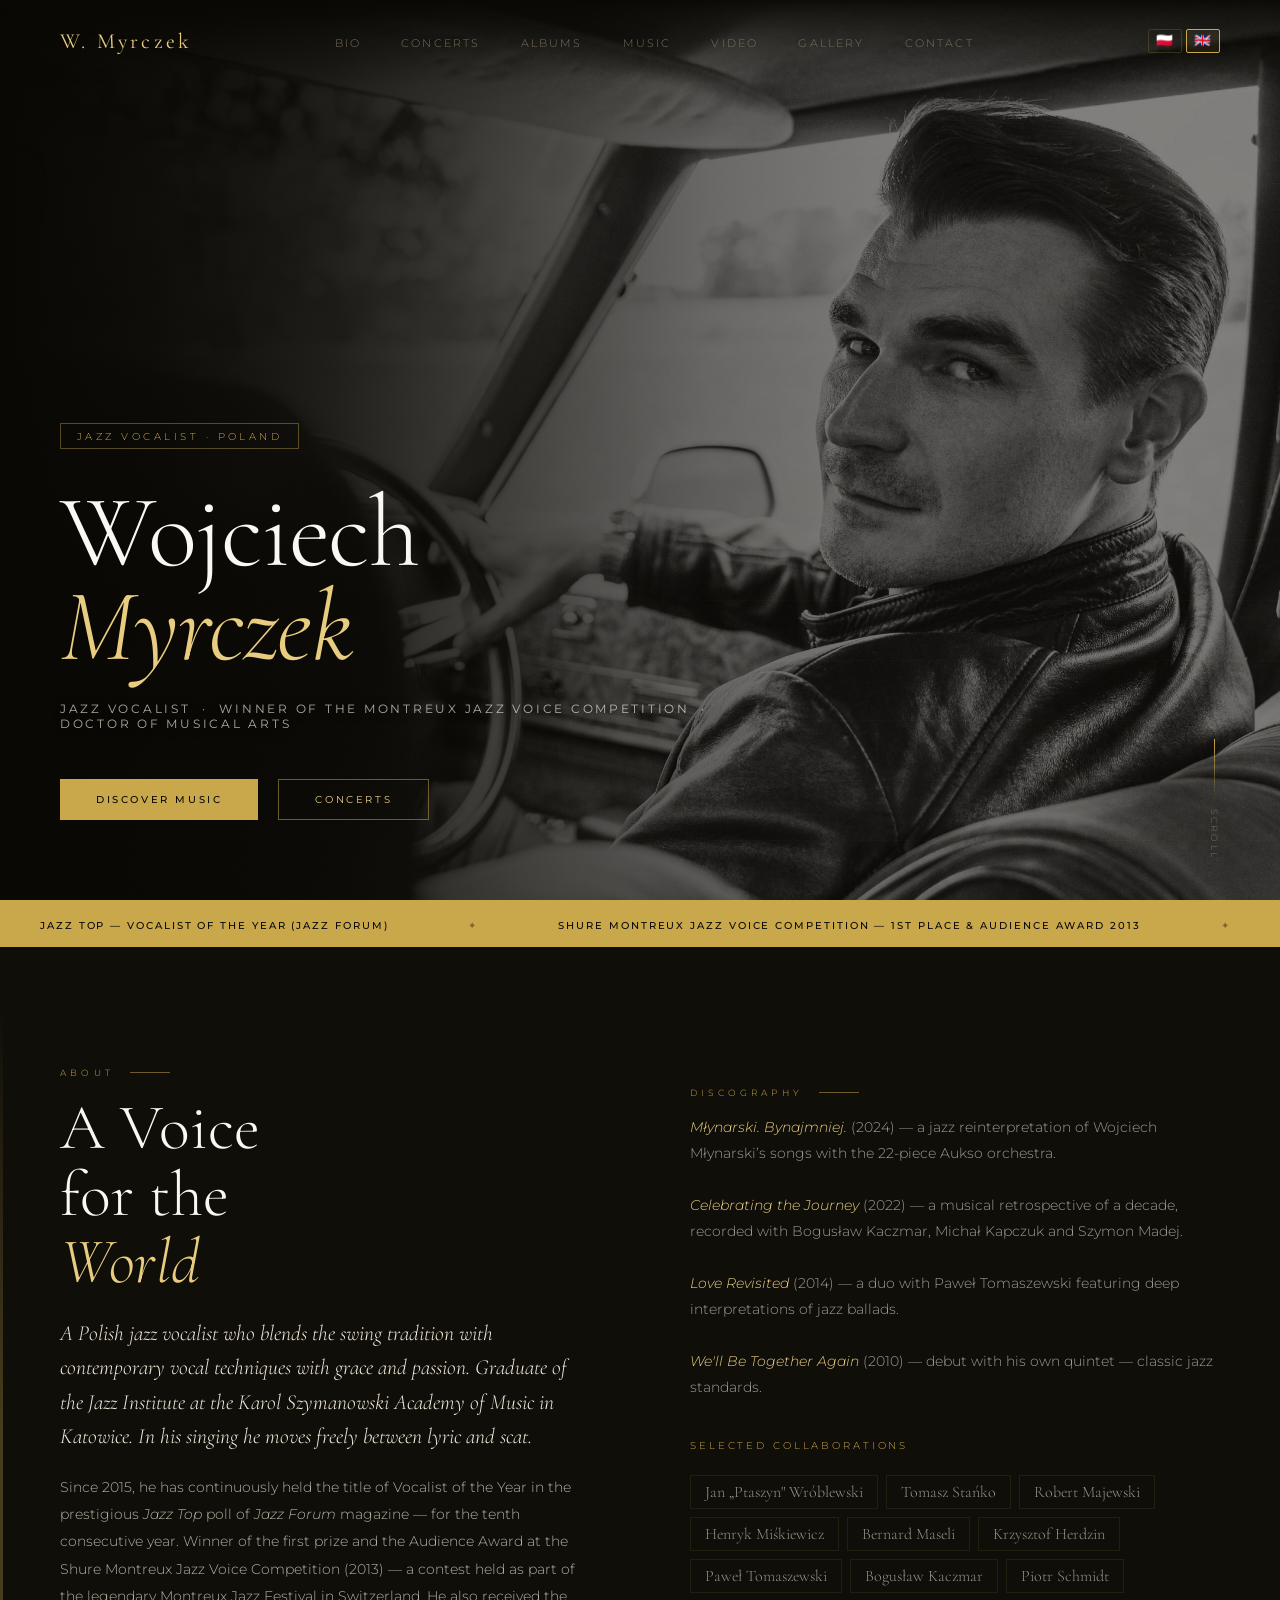
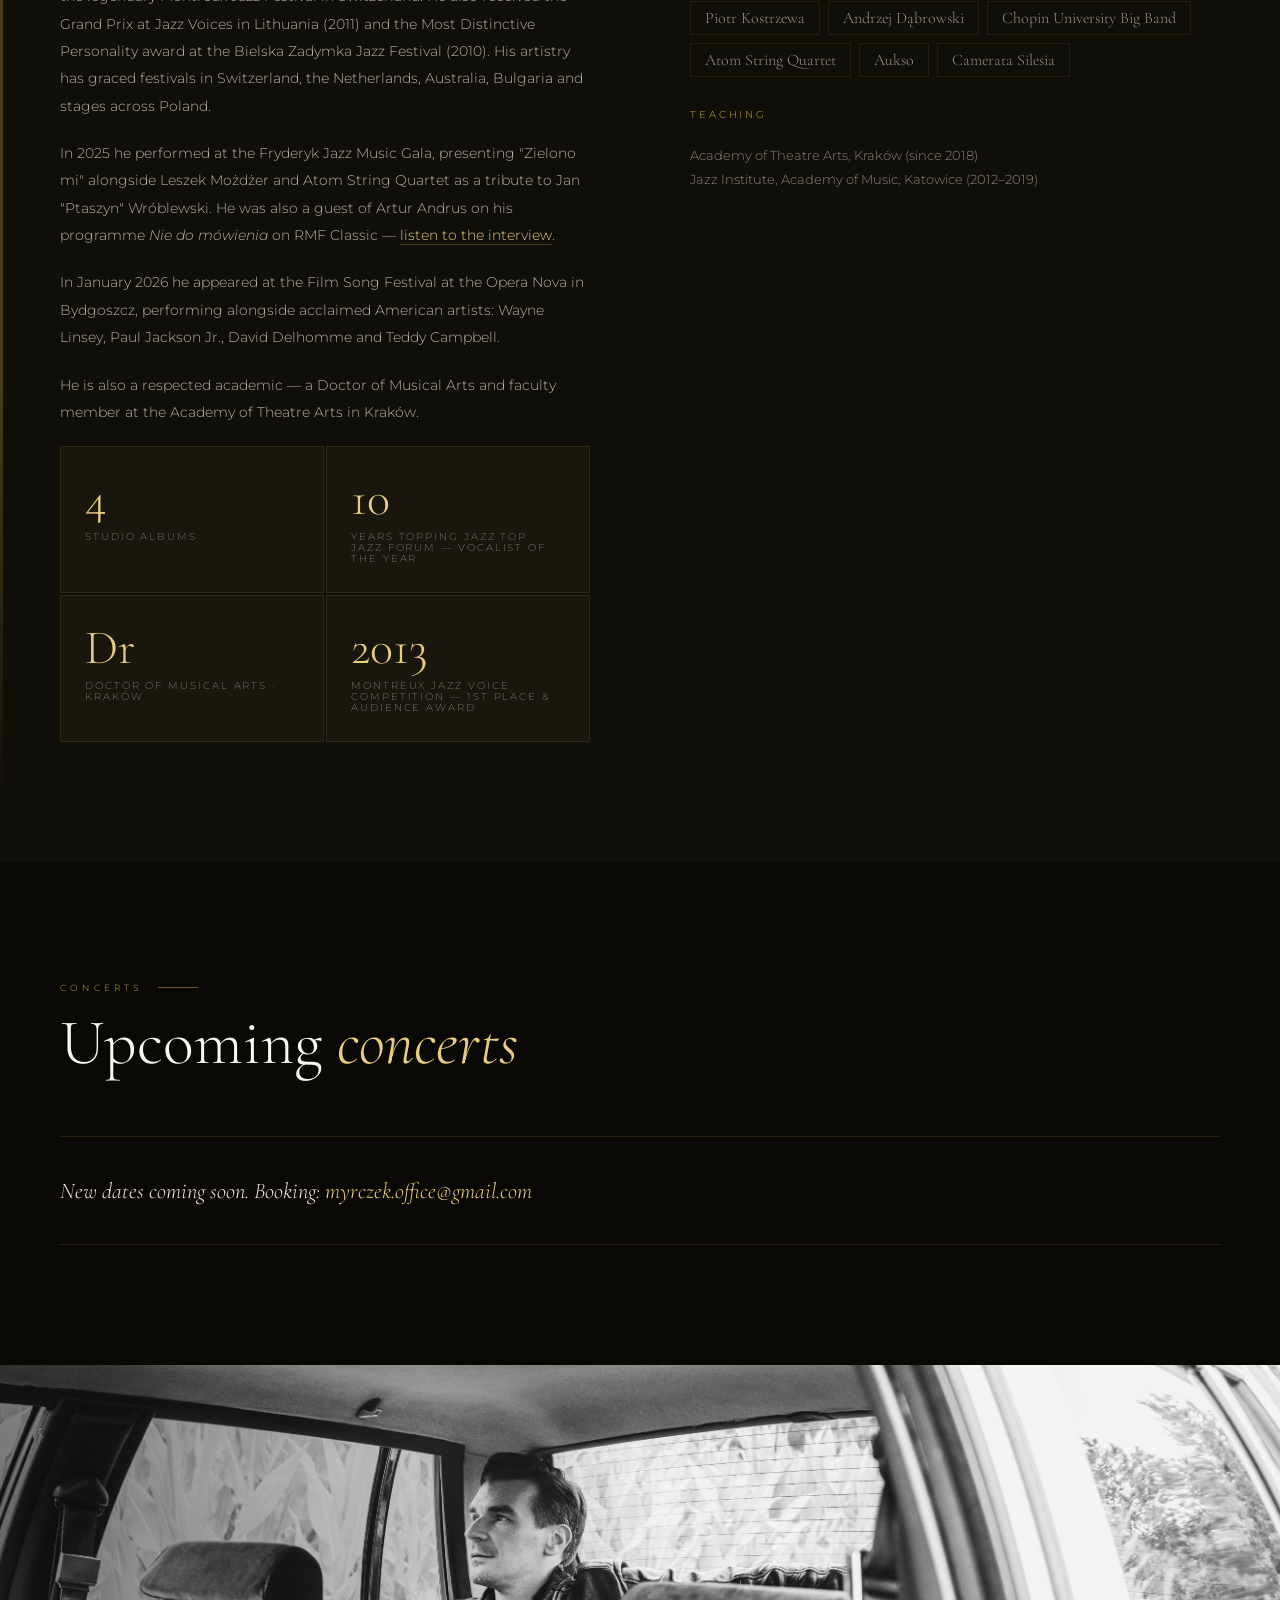
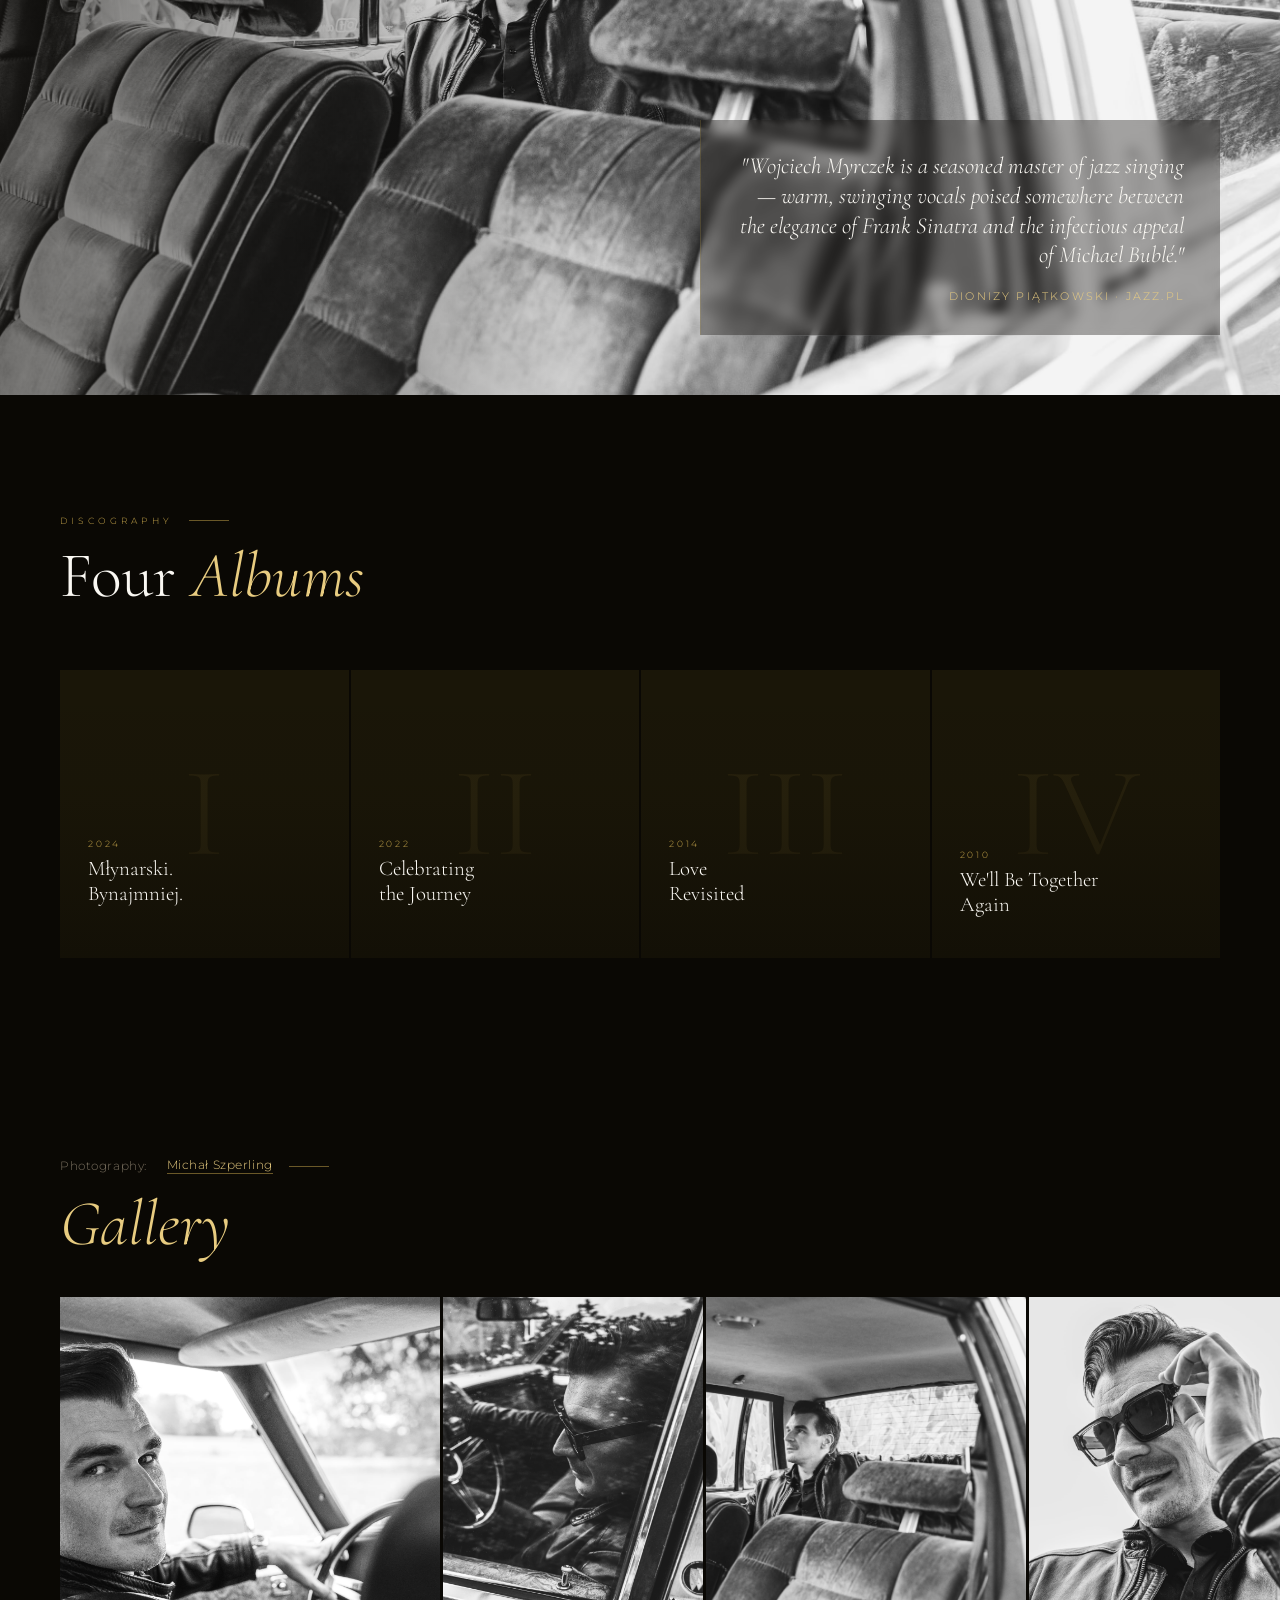
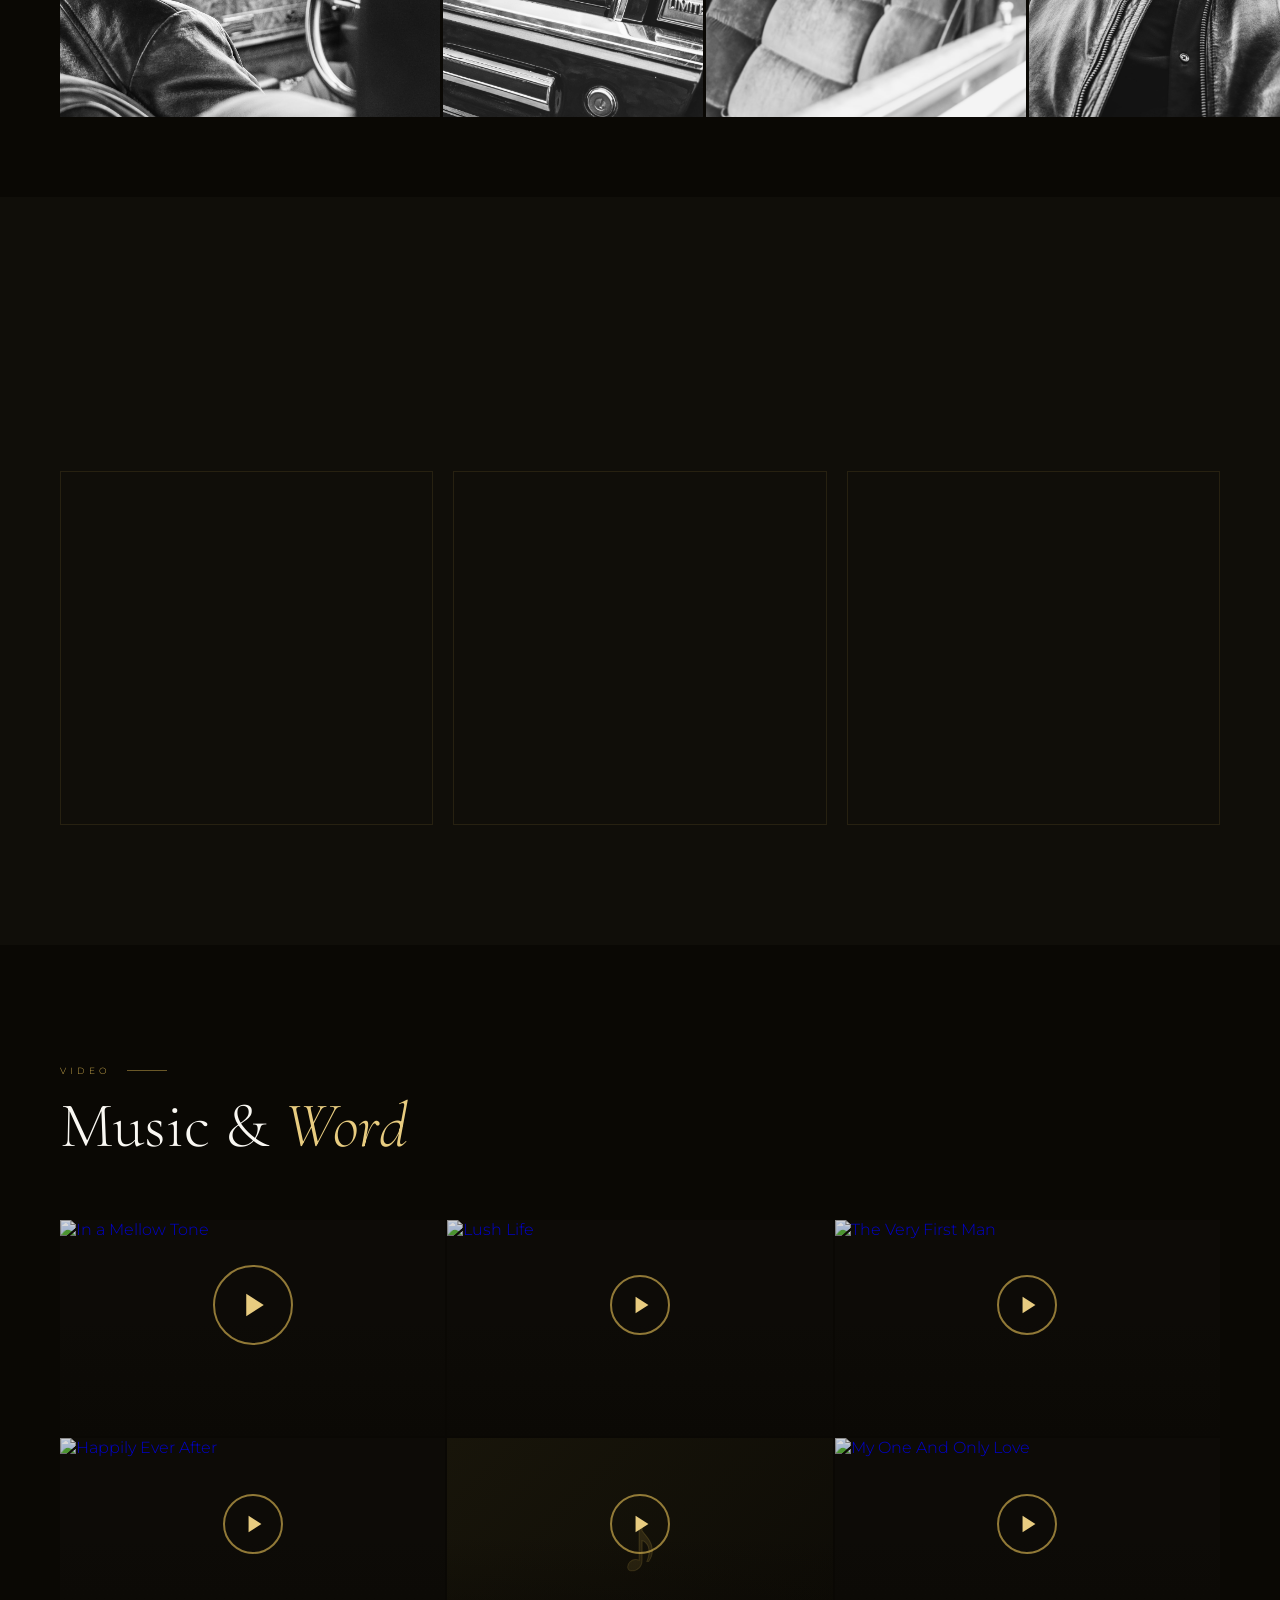
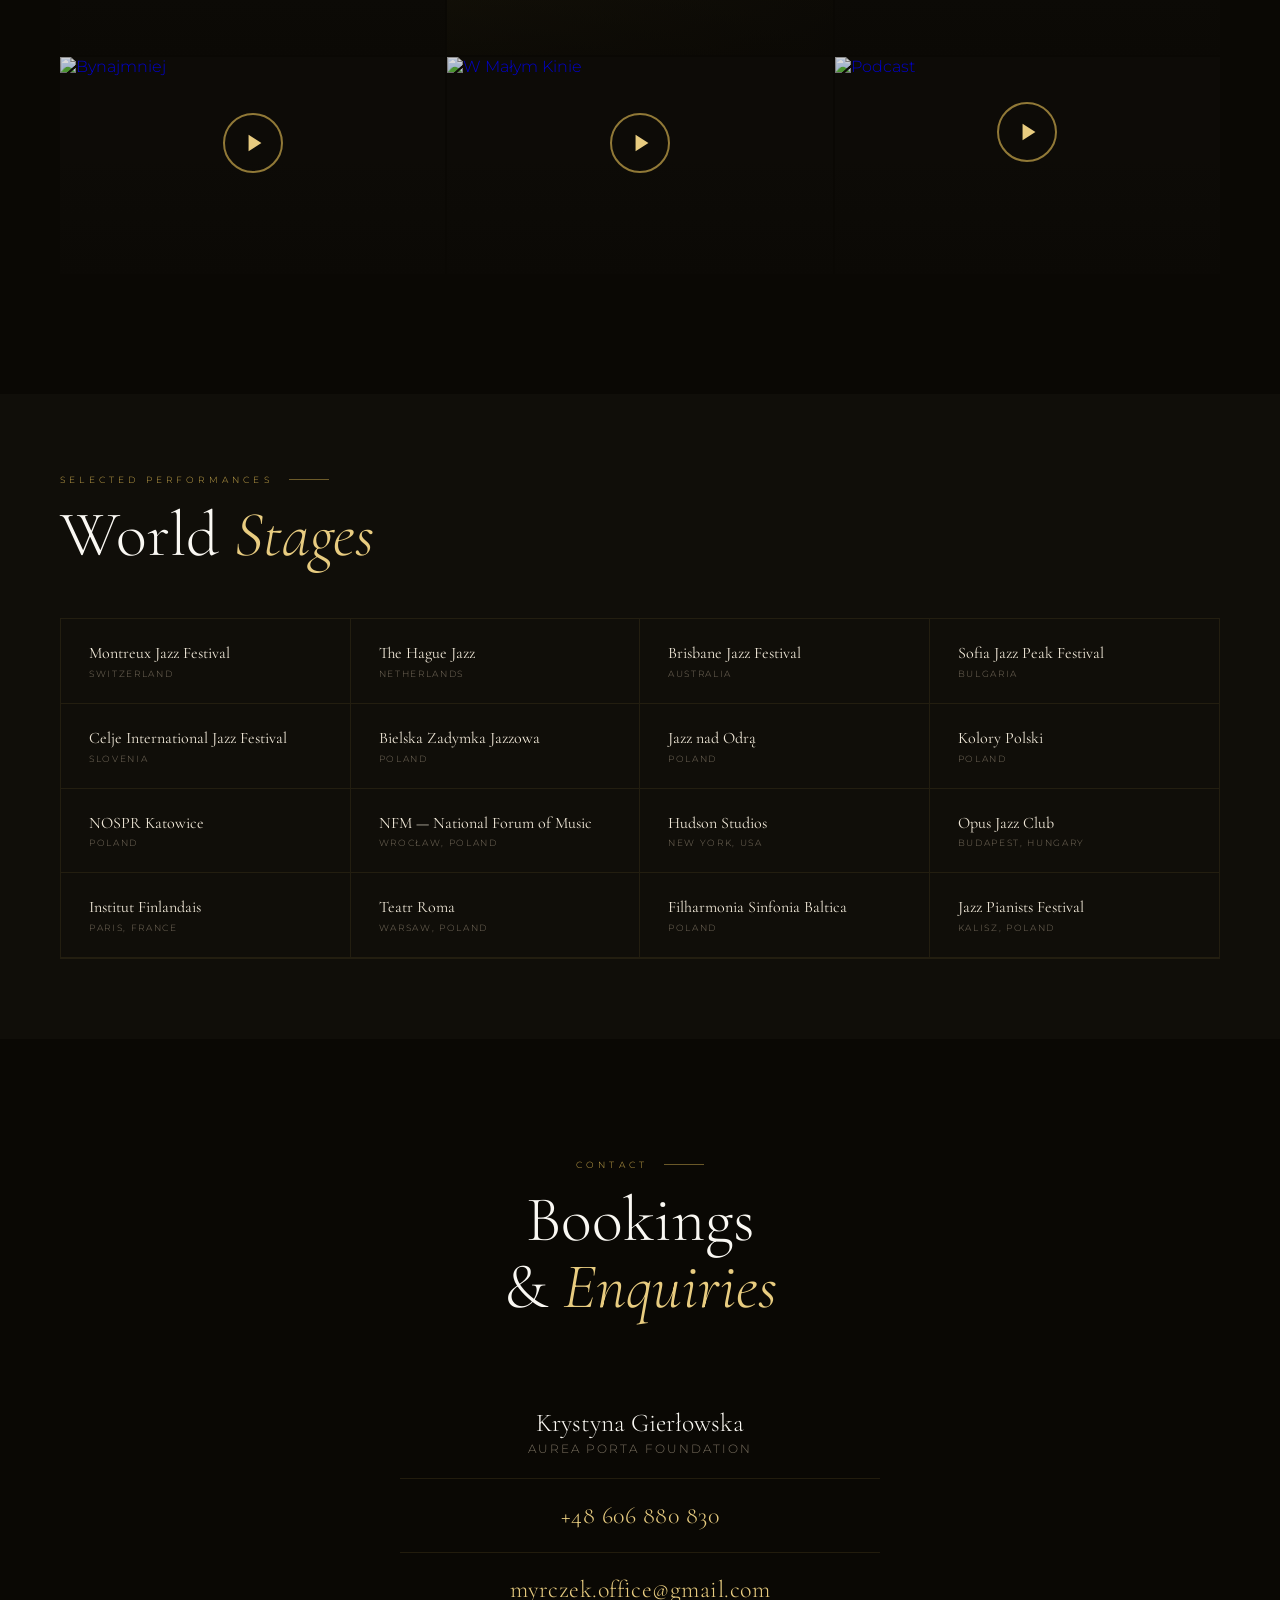
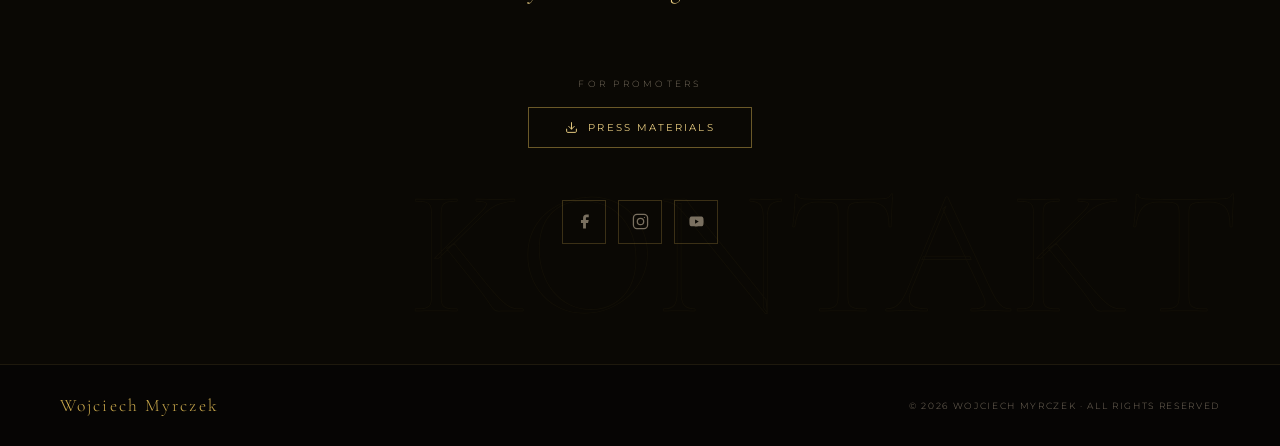
==== commit 920cc8f5: "Przywrócony link do filmu YouTube (przypadkowo zmieniony przy podbiciu wersji) Co-Authored-By: Claud" ====
--- a/en/index.html
+++ b/en/index.html
@@ -20,7 +20,7 @@
 <link rel="icon" type="image/svg+xml" href="../img/favicon.svg">
 <link rel="preconnect" href="https://fonts.googleapis.com">
 <link href="https://fonts.googleapis.com/css2?family=Cormorant+Garamond:ital,wght@0,300;0,400;0,600;1,300;1,400&family=Montserrat:wght@300;400;500;700&display=swap" rel="stylesheet">
-<link rel="stylesheet" href="../style.css">
+<link rel="stylesheet" href="../style.css?v=5">
 <style>
   /* Wersja EN: inny gradient zdjęcia na telefonie (jak w poprzedniej wersji strony) */
   @media (max-width: 600px) {
@@ -530,6 +530,6 @@
   <span class="lightbox-counter" id="lbCounter"></span>
 </div>
 
-<script src="../script.js"></script>
+<script src="../script.js?v=5"></script>
 </body>
 </html>
--- a/style.css
+++ b/style.css
@@ -1237,7 +1237,9 @@
   .music-inner { grid-template-columns: 1fr; }
   .video-grid { grid-template-columns: 1fr; }
   .video-grid .video-card:first-child { grid-column: span 1; aspect-ratio: 16/9; }
-  .festival-item { flex: 0 0 50%; }
+  .festival-item { flex: 0 0 50%; min-width: 0; }
+  .festival-item:nth-child(4n) { border-right: 1px solid rgba(201,168,76,0.1); }
+  .festival-item:nth-child(2n) { border-right: none; }
   .nav-links { display: none; }
   .nav-hamburger { display: flex; }
   #hero { padding: 0 30px 70px; }
@@ -1249,6 +1251,10 @@
   .gallery-credit { padding-right: 30px; }
 }
 @media (max-width: 600px) {
+  #festivals { padding: 60px 20px; }
+  .festival-item { padding: 18px 16px; }
+  .festival-name { font-size: 0.95rem; overflow-wrap: break-word; }
+  .festival-location { font-size: 0.52rem; letter-spacing: 0.12em; overflow-wrap: anywhere; }
   .hero-name { font-size: clamp(52px, 14vw, 90px); }
   .albums-grid { grid-template-columns: 1fr; }
   .contact-row { flex-direction: column; gap: 4px; }
@@ -1298,6 +1304,8 @@
 .gig-btn { display: inline-block; padding: 11px 26px; border: 1px solid rgba(201,168,76,0.5); color: var(--gold-light);
   font-size: 0.6rem; letter-spacing: 0.25em; text-transform: uppercase; text-decoration: none; white-space: nowrap;
   transition: border-color .3s, color .3s, background .3s; }
+.gig-free { display: inline-block; padding: 11px 26px; border-top: 1px solid rgba(201,168,76,0.35); border-bottom: 1px solid rgba(201,168,76,0.35);
+  font-size: 0.6rem; letter-spacing: 0.25em; text-transform: uppercase; color: var(--gold-light); white-space: nowrap; }
 .gig-btn-ghost { border-color: rgba(201,168,76,0.22); color: var(--muted); }
 .gig-btn:hover { border-color: var(--gold); color: var(--bg); background: var(--gold); }
 
@@ -1316,7 +1324,9 @@
   .gig-title { font-size: 1.3rem; }
   .gig-actions { grid-column: 2; }
   .gig-actions:empty { display: none; }
-  .gig-btn { padding: 9px 18px; }
+  .gig-btn { padding: 9px 11px; letter-spacing: 0.12em; font-size: 0.56rem; }
+  .gig-free { padding: 9px 2px; letter-spacing: 0.12em; font-size: 0.56rem; }
+  .gig-actions { gap: 8px; }
   .gig-actions { flex-wrap: wrap; }
 }
 /* ===== KONCERTY (end) ===== */
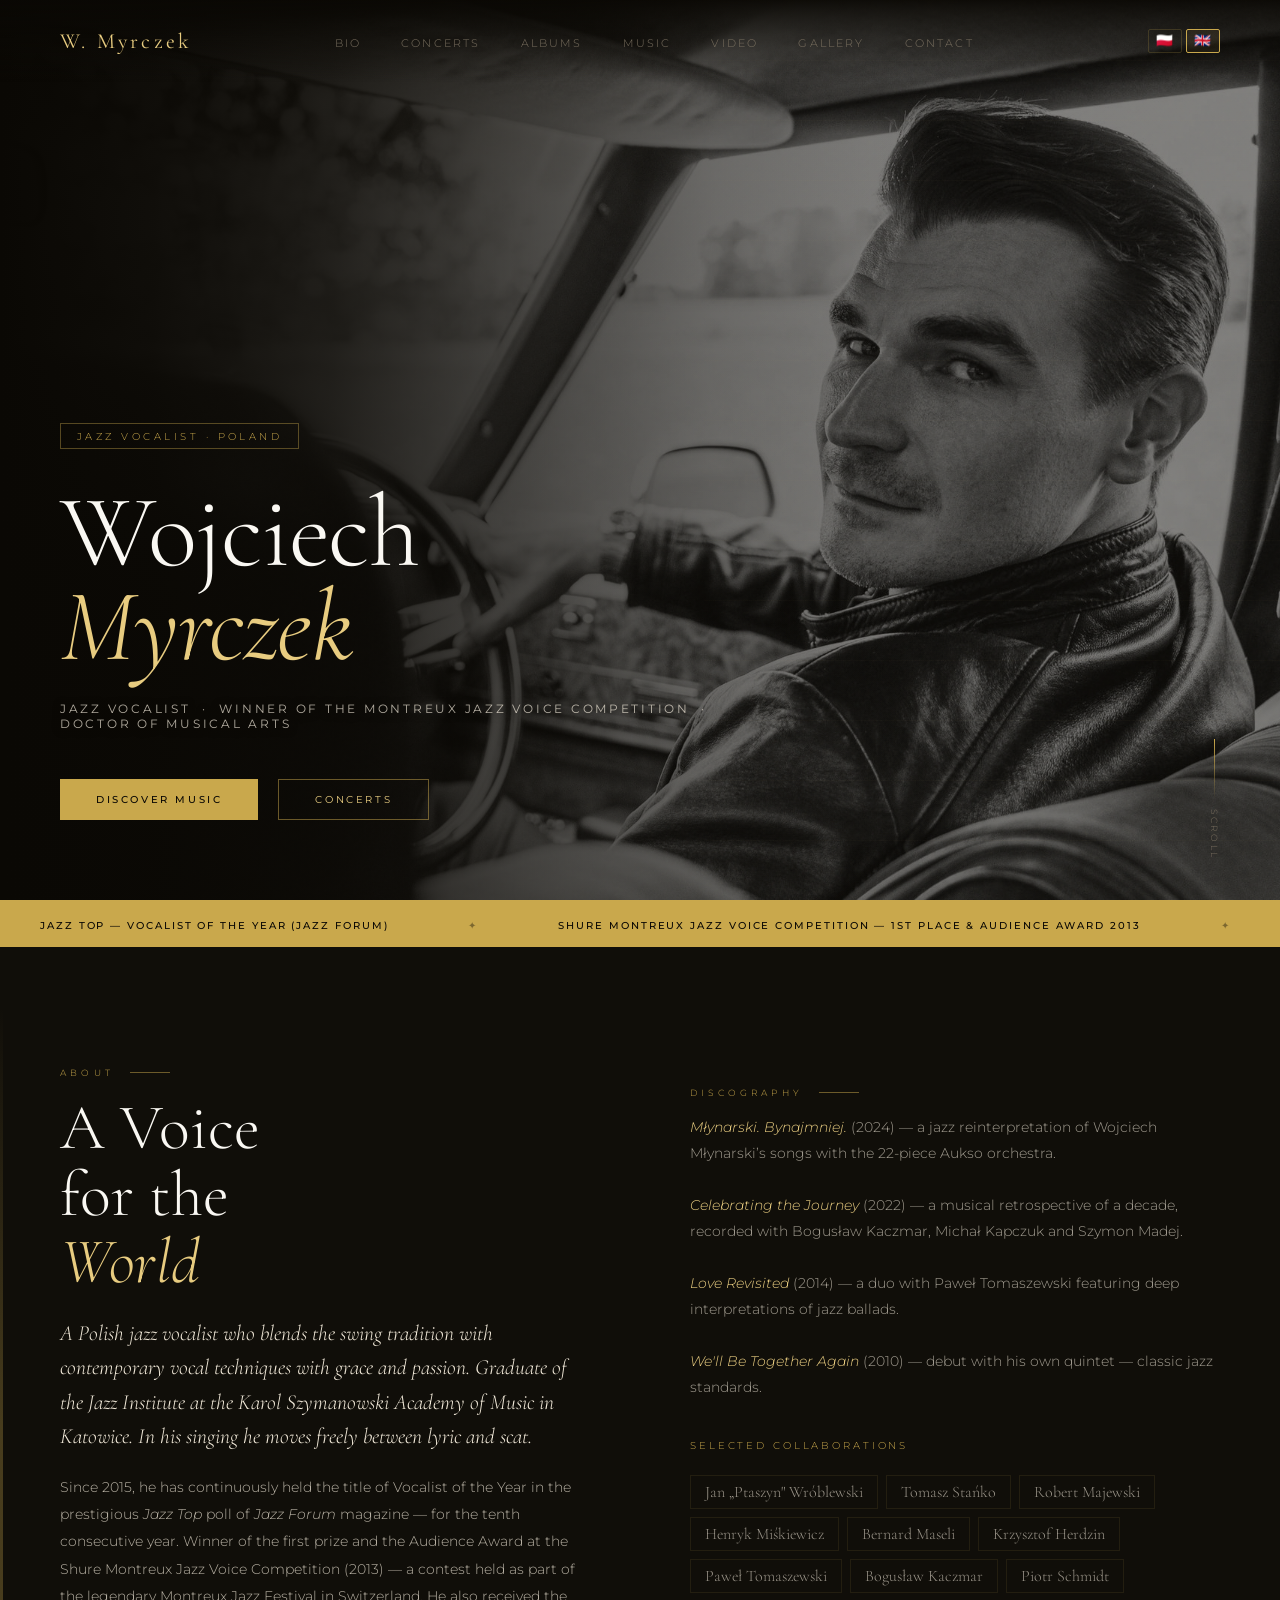
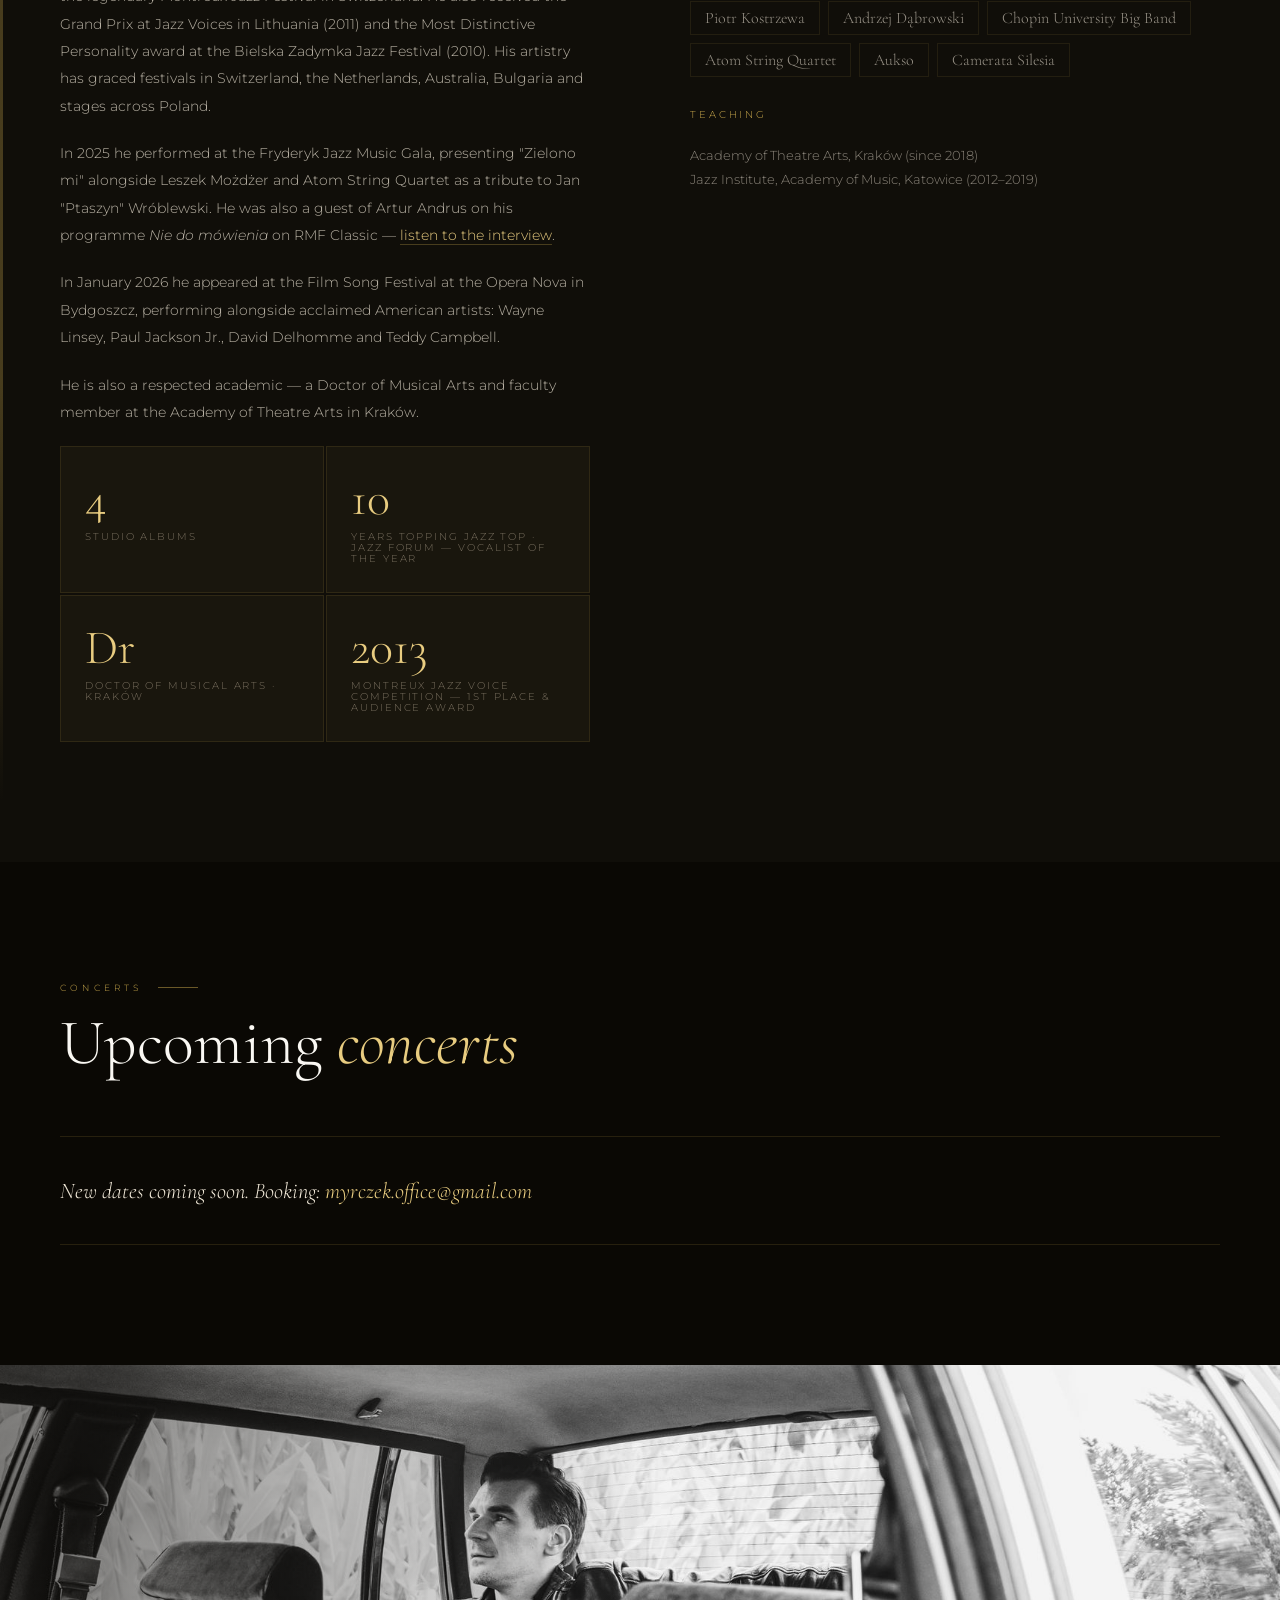
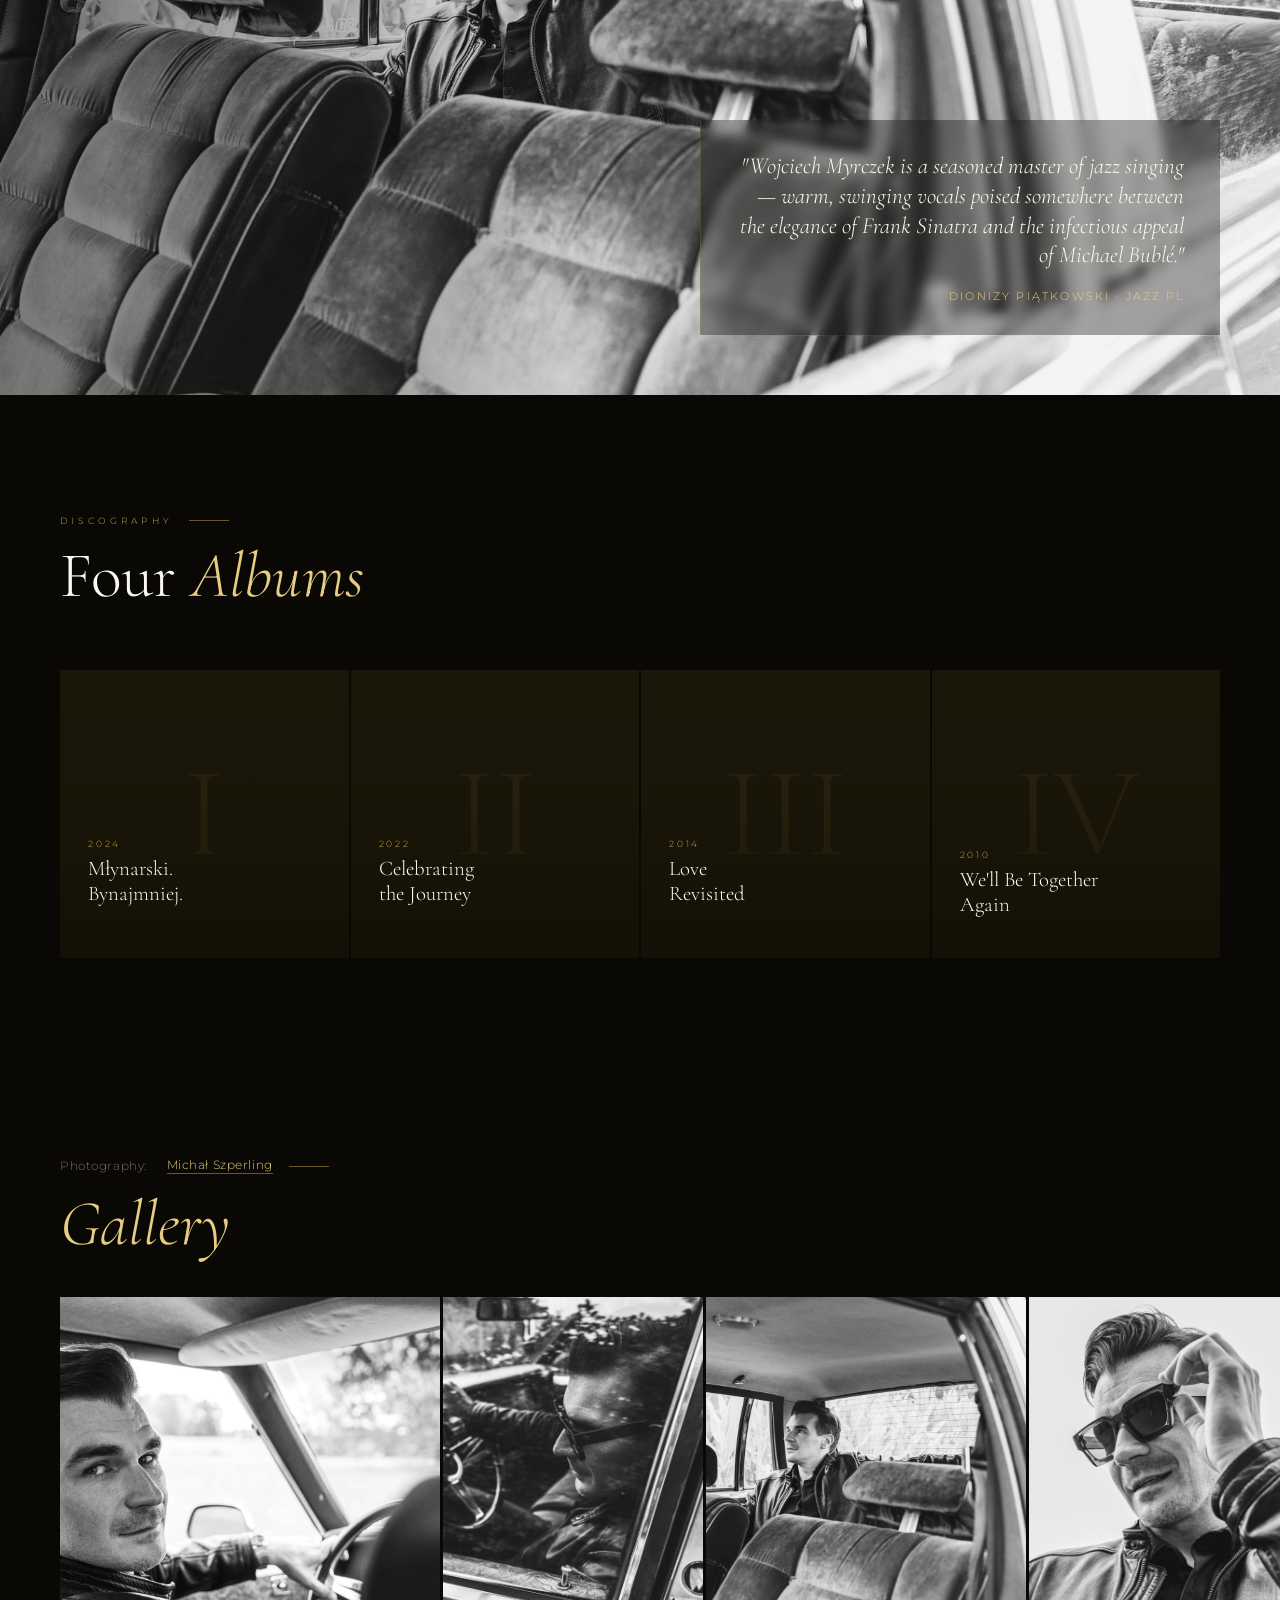
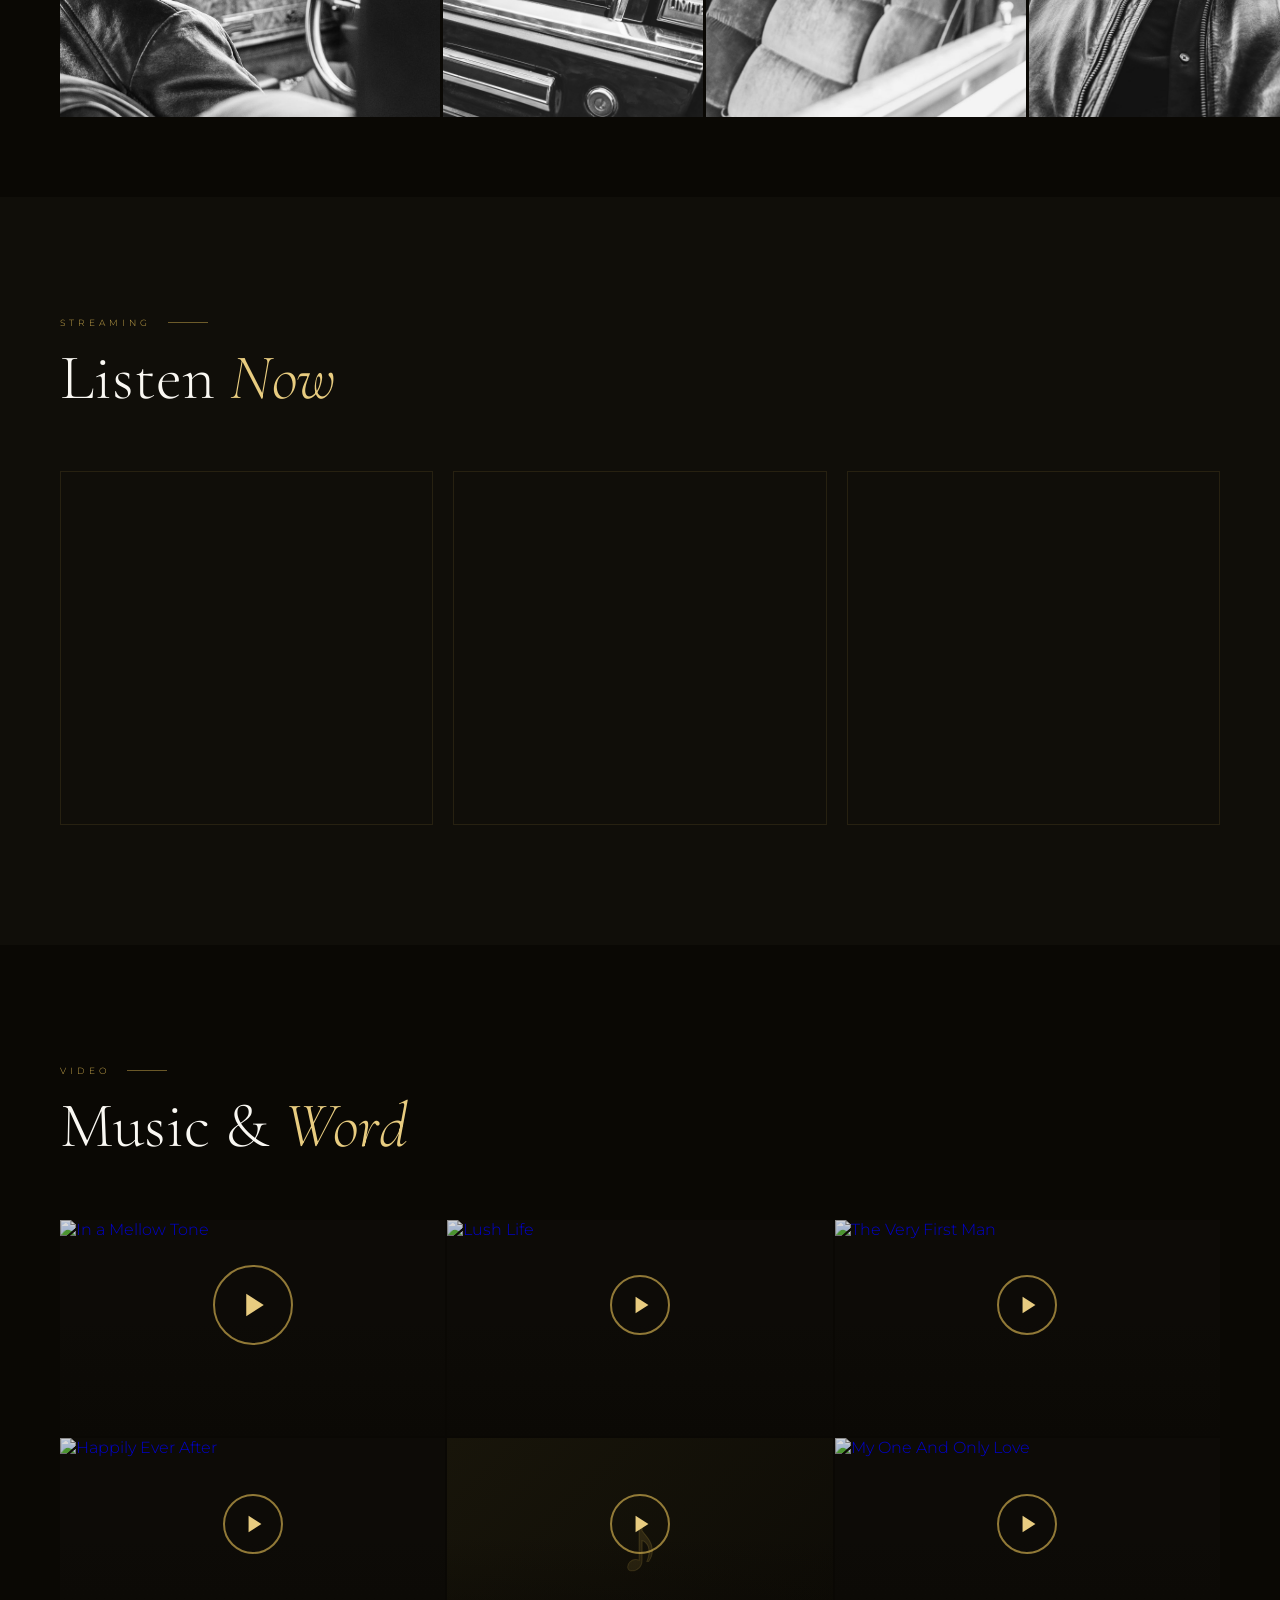
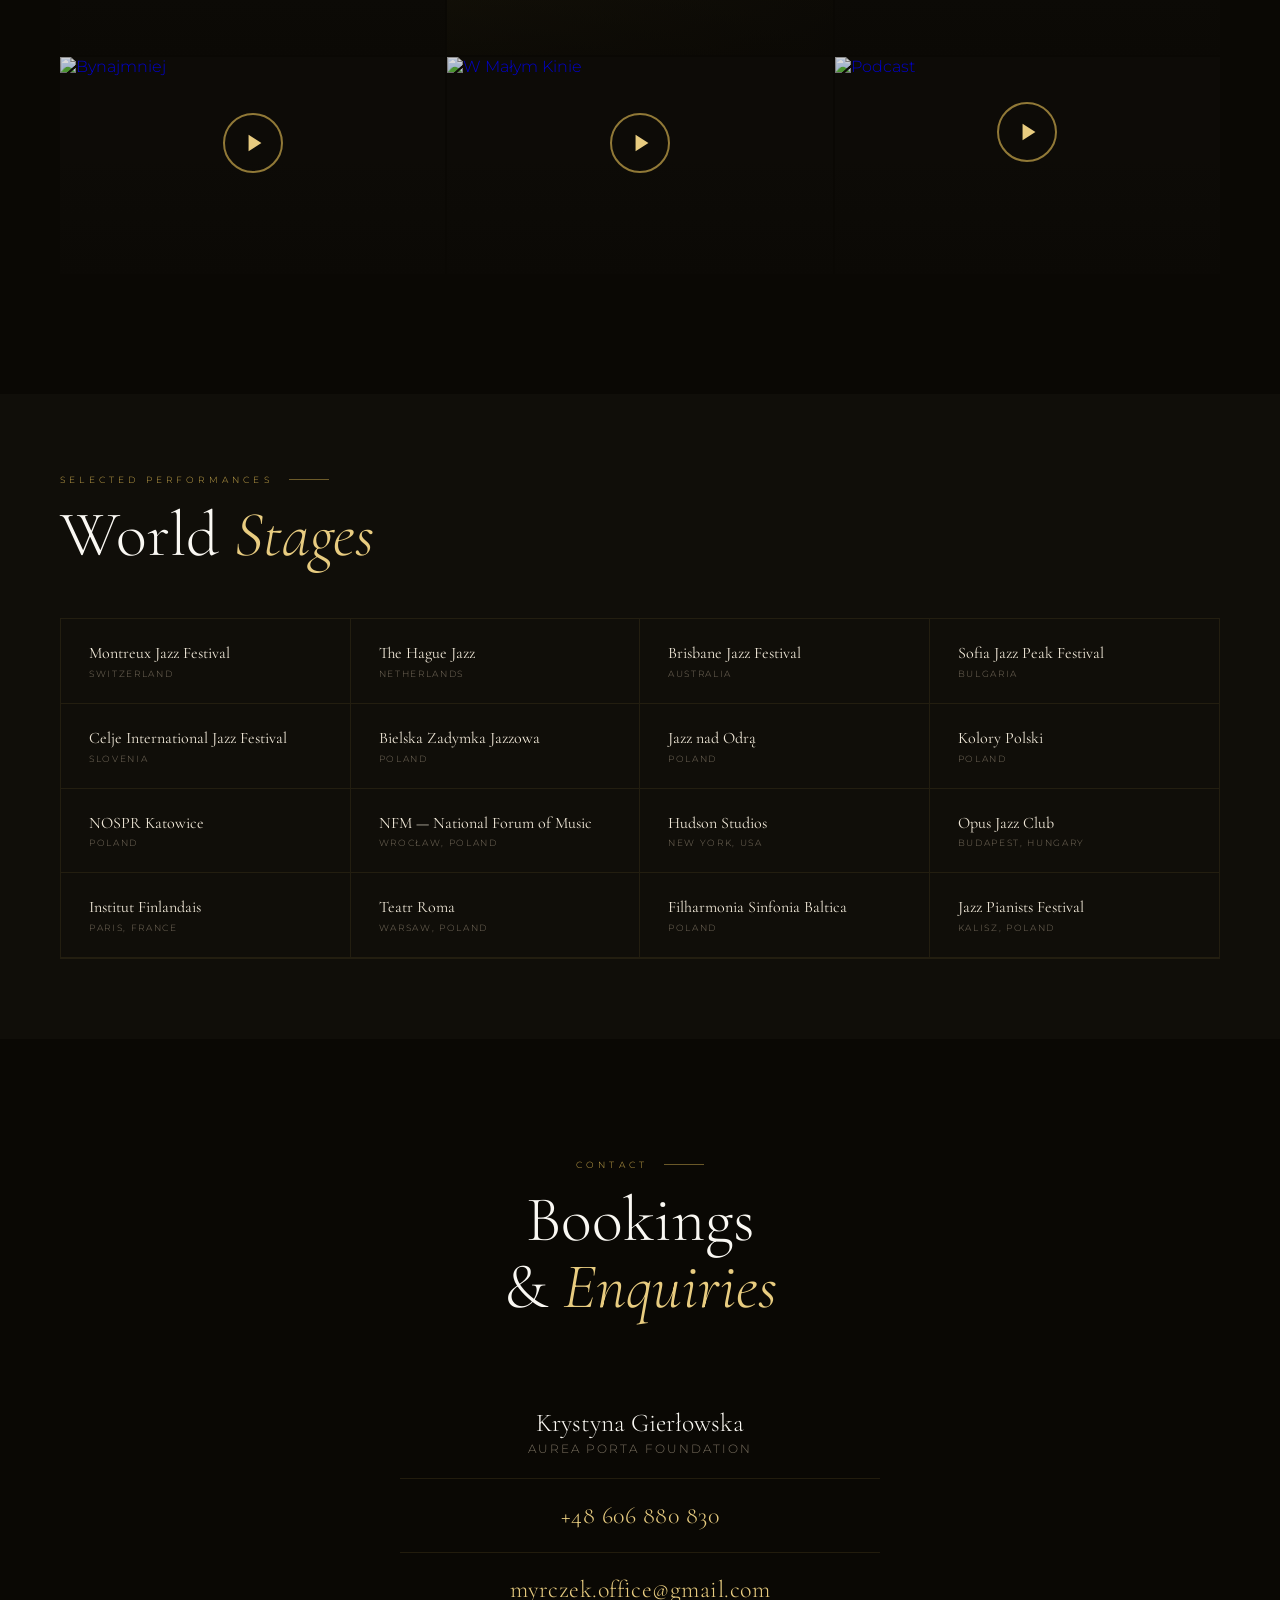
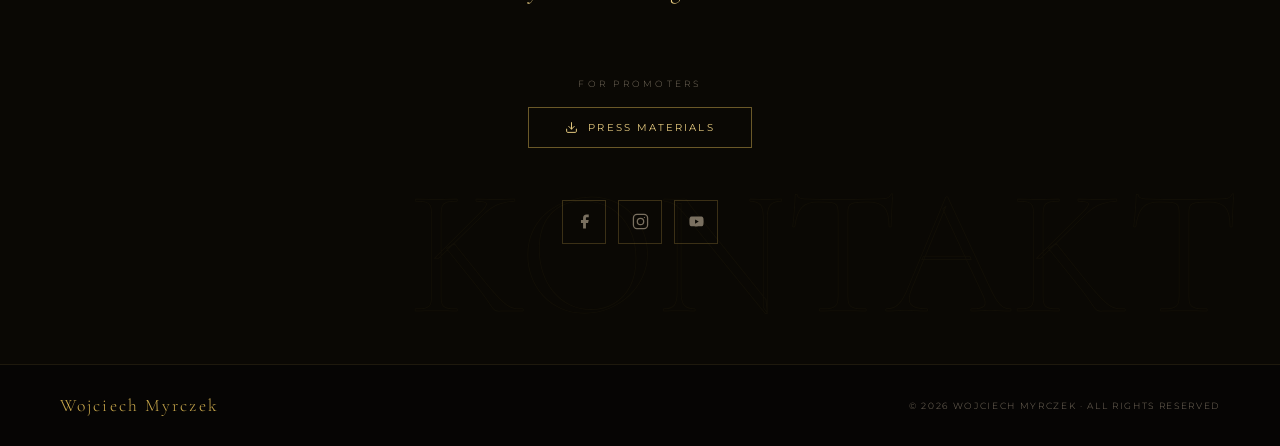
==== commit 6d182562: "Strona myrczek.com" ====
--- a/en/index.html
+++ b/en/index.html
@@ -20,7 +20,7 @@
 <link rel="icon" type="image/svg+xml" href="../img/favicon.svg">
 <link rel="preconnect" href="https://fonts.googleapis.com">
 <link href="https://fonts.googleapis.com/css2?family=Cormorant+Garamond:ital,wght@0,300;0,400;0,600;1,300;1,400&family=Montserrat:wght@300;400;500;700&display=swap" rel="stylesheet">
-<link rel="stylesheet" href="../style.css?v=5">
+<link rel="stylesheet" href="../style.css?v=6">
 <style>
   /* Wersja EN: inny gradient zdjęcia na telefonie (jak w poprzedniej wersji strony) */
   @media (max-width: 600px) {
@@ -263,27 +263,27 @@
   </div>
   <div class="gallery-strip" id="galleryStrip">
     <div class="gallery-item">
-      <img src="../img/photo_04.jpg" alt="Wojciech Myrczek">
+      <img loading="lazy" decoding="async" src="../img/photo_04.jpg" alt="Wojciech Myrczek">
       <div class="gallery-item-overlay"></div>
     </div>
     <div class="gallery-item">
-      <img src="../img/photo_03.jpg" alt="Wojciech Myrczek">
+      <img loading="lazy" decoding="async" src="../img/photo_03.jpg" alt="Wojciech Myrczek">
       <div class="gallery-item-overlay"></div>
     </div>
     <div class="gallery-item">
-      <img src="../img/photo_05.jpg" alt="Wojciech Myrczek">
+      <img loading="lazy" decoding="async" src="../img/photo_05.jpg" alt="Wojciech Myrczek">
       <div class="gallery-item-overlay"></div>
     </div>
     <div class="gallery-item">
-      <img src="../img/photo_01.jpg" alt="Wojciech Myrczek">
+      <img loading="lazy" decoding="async" src="../img/photo_01.jpg" alt="Wojciech Myrczek">
       <div class="gallery-item-overlay"></div>
     </div>
     <div class="gallery-item">
-      <img src="../img/photo_07.jpg" alt="Wojciech Myrczek">
+      <img loading="lazy" decoding="async" src="../img/photo_07.jpg" alt="Wojciech Myrczek">
       <div class="gallery-item-overlay"></div>
     </div>
     <div class="gallery-item">
-      <img src="../img/photo_02.jpg" alt="Wojciech Myrczek">
+      <img loading="lazy" decoding="async" src="../img/photo_02.jpg" alt="Wojciech Myrczek">
       <div class="gallery-item-overlay"></div>
     </div>
   </div>
@@ -313,7 +313,7 @@
   <div class="video-grid">
 
     <a class="video-card reveal" href="https://youtu.be/aAZbRwnMEhY" target="_blank" rel="noopener">
-      <img class="video-thumb" src="https://img.youtube.com/vi/aAZbRwnMEhY/maxresdefault.jpg" alt="In a Mellow Tone">
+      <img class="video-thumb" loading="lazy" decoding="async" src="https://img.youtube.com/vi/aAZbRwnMEhY/maxresdefault.jpg" alt="In a Mellow Tone">
       <div class="video-card-overlay">
         <div class="video-play-btn"><svg viewBox="0 0 24 24"><polygon points="5,3 19,12 5,21"/></svg></div>
         <span class="video-title">In a Mellow Tone</span>
@@ -322,7 +322,7 @@
     </a>
 
     <a class="video-card reveal" href="https://youtu.be/iKE17xJpGcc" target="_blank" rel="noopener">
-      <img class="video-thumb" src="https://img.youtube.com/vi/iKE17xJpGcc/maxresdefault.jpg" alt="Lush Life">
+      <img class="video-thumb" loading="lazy" decoding="async" src="https://img.youtube.com/vi/iKE17xJpGcc/maxresdefault.jpg" alt="Lush Life">
       <div class="video-card-overlay">
         <div class="video-play-btn"><svg viewBox="0 0 24 24"><polygon points="5,3 19,12 5,21"/></svg></div>
         <span class="video-title">Lush Life (feat. Bogusław Kaczmar)</span>
@@ -331,7 +331,7 @@
     </a>
 
     <a class="video-card reveal" href="https://youtu.be/QsvL_Qu_u9g" target="_blank" rel="noopener">
-      <img class="video-thumb" src="https://img.youtube.com/vi/QsvL_Qu_u9g/maxresdefault.jpg" alt="The Very First Man">
+      <img class="video-thumb" loading="lazy" decoding="async" src="https://img.youtube.com/vi/QsvL_Qu_u9g/maxresdefault.jpg" alt="The Very First Man">
       <div class="video-card-overlay">
         <div class="video-play-btn"><svg viewBox="0 0 24 24"><polygon points="5,3 19,12 5,21"/></svg></div>
         <span class="video-title">The Very First Man — Live Looping Session</span>
@@ -340,7 +340,7 @@
     </a>
 
     <a class="video-card reveal" href="https://youtu.be/6_2GD4rb-QE" target="_blank" rel="noopener">
-      <img class="video-thumb" src="https://img.youtube.com/vi/6_2GD4rb-QE/maxresdefault.jpg" alt="Happily Ever After">
+      <img class="video-thumb" loading="lazy" decoding="async" src="https://img.youtube.com/vi/6_2GD4rb-QE/maxresdefault.jpg" alt="Happily Ever After">
       <div class="video-card-overlay">
         <div class="video-play-btn"><svg viewBox="0 0 24 24"><polygon points="5,3 19,12 5,21"/></svg></div>
         <span class="video-title">Happily Ever After</span>
@@ -349,7 +349,7 @@
     </a>
 
     <a class="video-card reveal" href="https://youtu.be/OoZcPMq35FQ" target="_blank" rel="noopener">
-      <img class="video-thumb" src="https://img.youtube.com/vi/OoZcPMq35FQ/maxresdefault.jpg" alt="Body and Soul"
+      <img class="video-thumb" loading="lazy" decoding="async" src="https://img.youtube.com/vi/OoZcPMq35FQ/maxresdefault.jpg" alt="Body and Soul"
            onerror="this.style.display='none'; this.nextElementSibling.style.display='flex'">
       <div class="video-fallback" style="display:none"><span class="video-fallback-letter">♪</span></div>
       <div class="video-card-overlay">
@@ -360,7 +360,7 @@
     </a>
 
     <a class="video-card reveal" href="https://youtu.be/c_L1hY0FK9I" target="_blank" rel="noopener">
-      <img class="video-thumb" src="https://img.youtube.com/vi/c_L1hY0FK9I/maxresdefault.jpg" alt="My One And Only Love">
+      <img class="video-thumb" loading="lazy" decoding="async" src="https://img.youtube.com/vi/c_L1hY0FK9I/maxresdefault.jpg" alt="My One And Only Love">
       <div class="video-card-overlay">
         <div class="video-play-btn"><svg viewBox="0 0 24 24"><polygon points="5,3 19,12 5,21"/></svg></div>
         <span class="video-title">My One And Only Love</span>
@@ -369,7 +369,7 @@
     </a>
 
     <a class="video-card reveal" href="https://youtu.be/J0whf32wTCo" target="_blank" rel="noopener">
-      <img class="video-thumb" src="https://img.youtube.com/vi/J0whf32wTCo/maxresdefault.jpg" alt="Bynajmniej">
+      <img class="video-thumb" loading="lazy" decoding="async" src="https://img.youtube.com/vi/J0whf32wTCo/maxresdefault.jpg" alt="Bynajmniej">
       <div class="video-card-overlay">
         <div class="video-play-btn"><svg viewBox="0 0 24 24"><polygon points="5,3 19,12 5,21"/></svg></div>
         <span class="video-title">Bynajmniej</span>
@@ -378,7 +378,7 @@
     </a>
 
     <a class="video-card reveal" href="https://www.youtube.com/watch?v=xmYHFIMl6Ps" target="_blank" rel="noopener">
-      <img class="video-thumb" src="https://img.youtube.com/vi/xmYHFIMl6Ps/maxresdefault.jpg" alt="W Małym Kinie">
+      <img class="video-thumb" loading="lazy" decoding="async" src="https://img.youtube.com/vi/xmYHFIMl6Ps/maxresdefault.jpg" alt="W Małym Kinie">
       <div class="video-card-overlay">
         <div class="video-play-btn"><svg viewBox="0 0 24 24"><polygon points="5,3 19,12 5,21"/></svg></div>
         <span class="video-title">W Małym Kinie</span>
@@ -387,7 +387,7 @@
     </a>
 
     <a class="video-card reveal" href="https://www.youtube.com/watch?v=4yQ4thh2Thw" target="_blank" rel="noopener">
-      <img class="video-thumb" src="https://img.youtube.com/vi/4yQ4thh2Thw/maxresdefault.jpg" alt="Podcast">
+      <img class="video-thumb" loading="lazy" decoding="async" src="https://img.youtube.com/vi/4yQ4thh2Thw/maxresdefault.jpg" alt="Podcast">
       <div class="video-card-overlay">
         <div class="video-play-btn"><svg viewBox="0 0 24 24"><polygon points="5,3 19,12 5,21"/></svg></div>
         <span class="video-title">From a chance lesson to Poland’s finest jazz vocalist</span>
@@ -530,6 +530,6 @@
   <span class="lightbox-counter" id="lbCounter"></span>
 </div>
 
-<script src="../script.js?v=5"></script>
+<script src="../script.js?v=6"></script>
 </body>
 </html>
